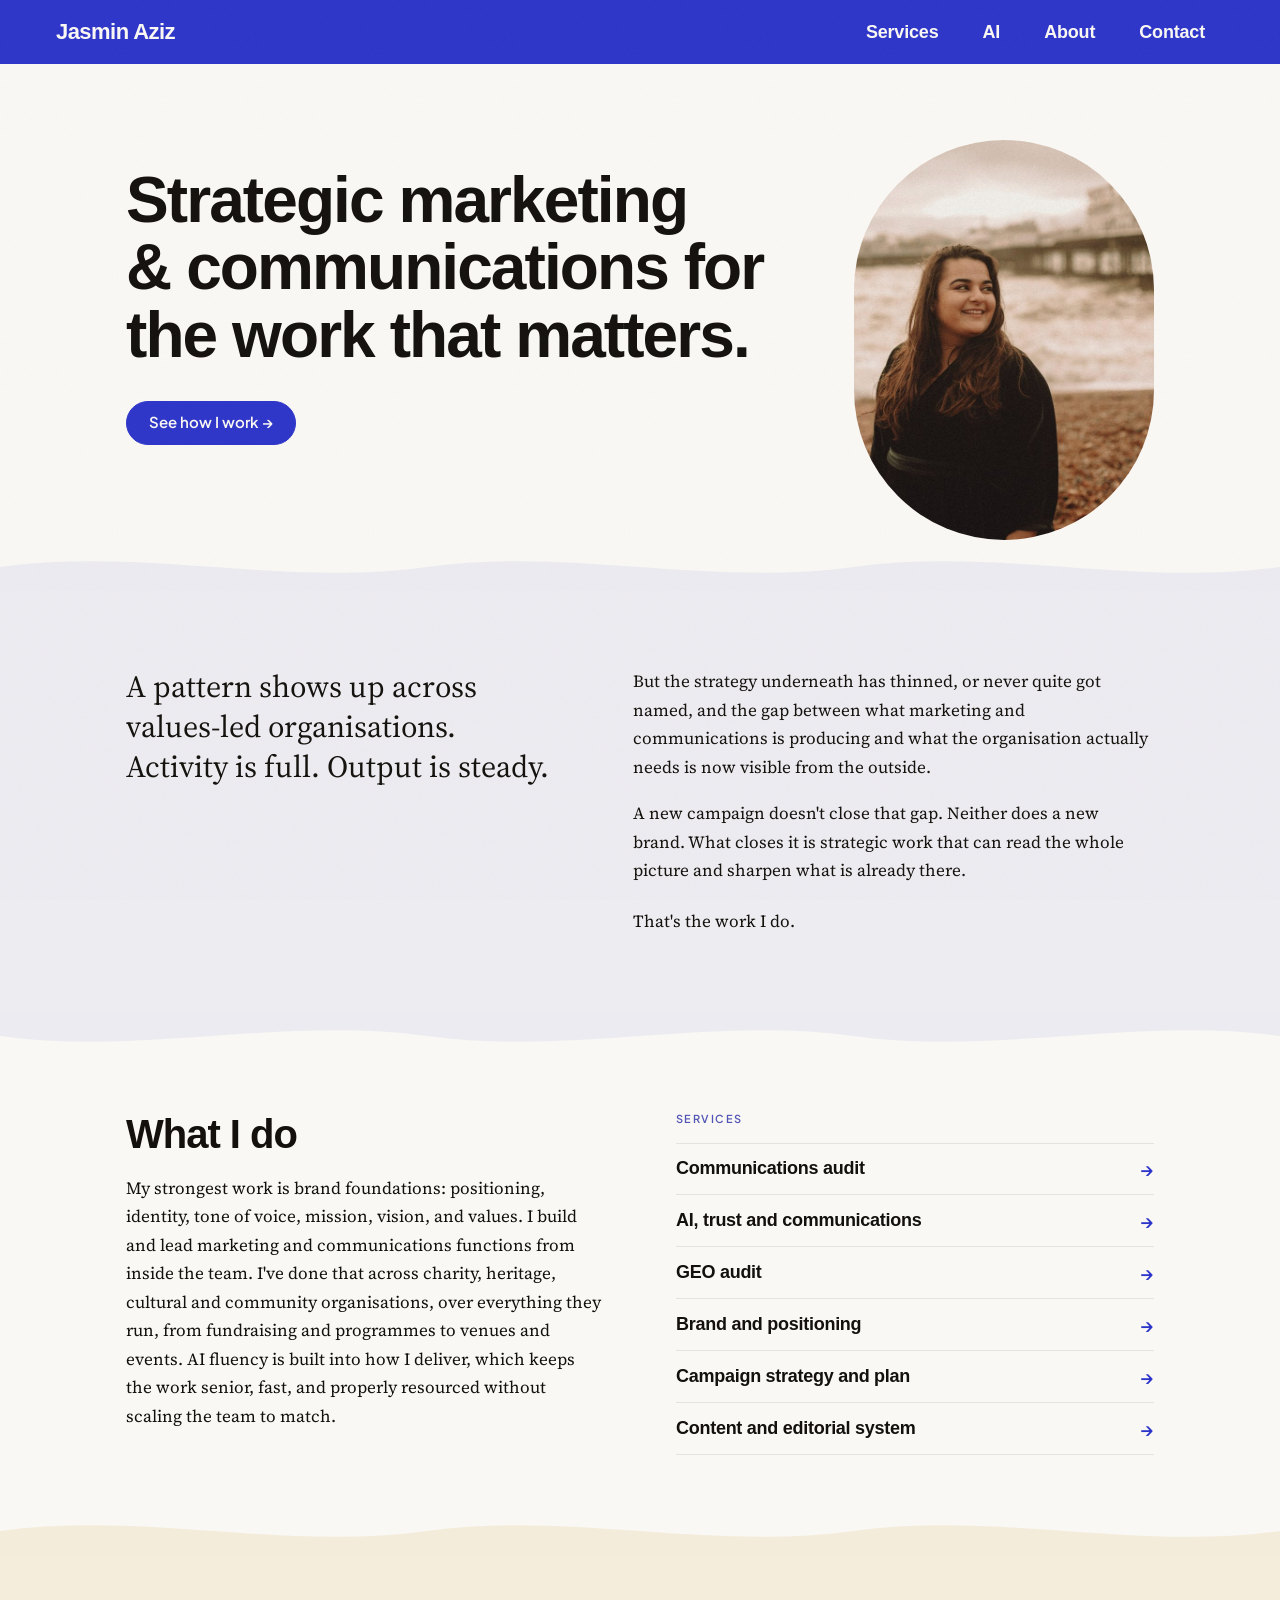
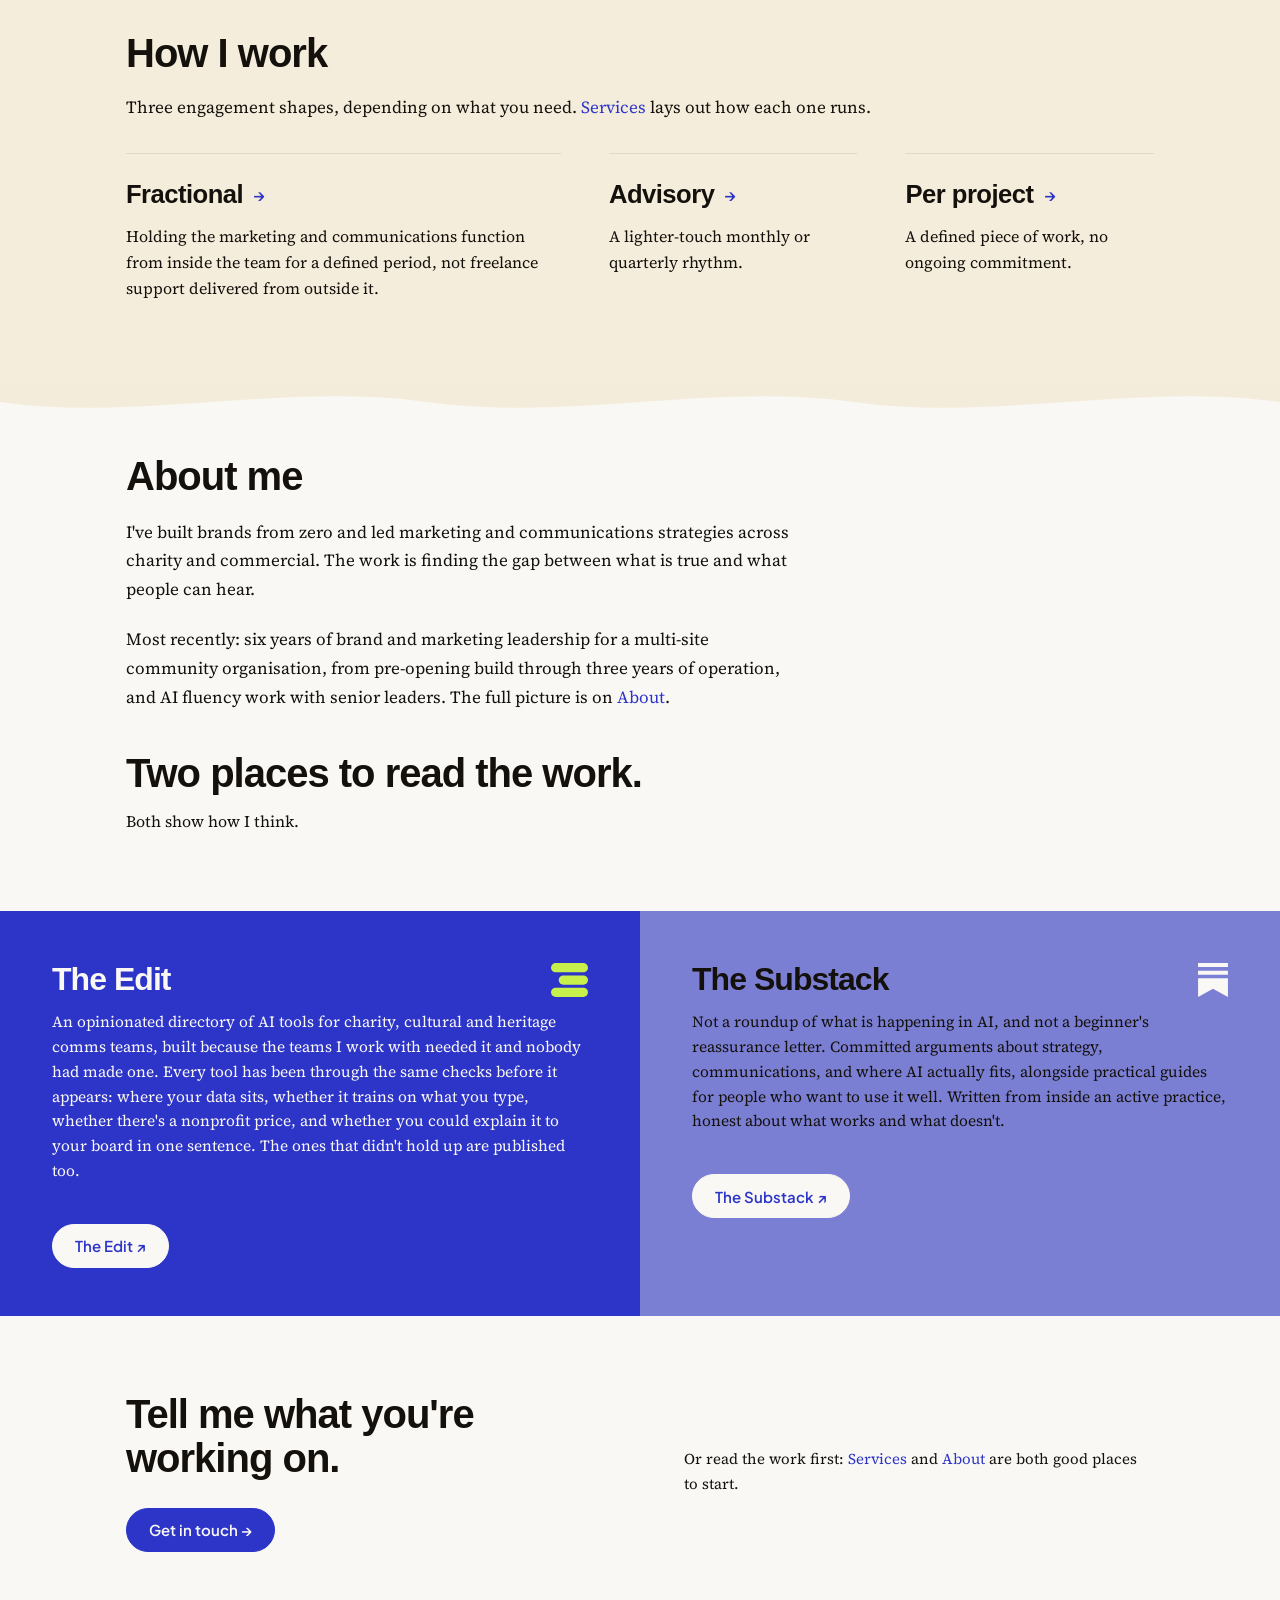
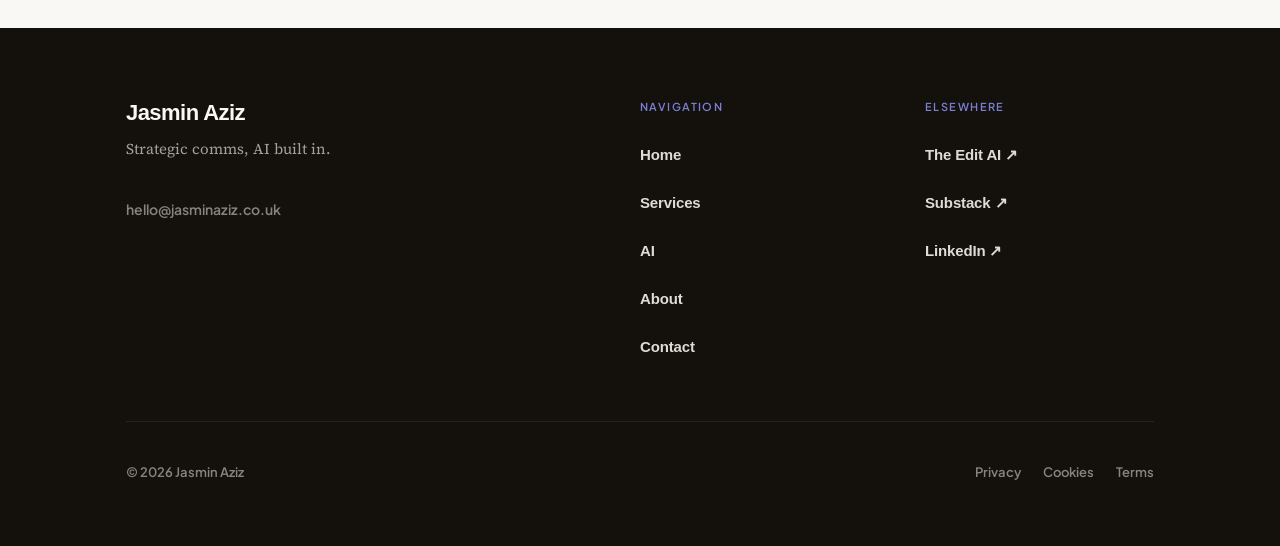
==== index.html @ 372927bb "Source the AI and GEO claims, and fix the 9 Oct gates findings site-geo and site-gates ran on 9 Octo" ====
<!DOCTYPE html>
<html lang="en-GB">
<head>
<meta charset="UTF-8">
<meta name="viewport" content="width=device-width, initial-scale=1.0">
<title>Jasmin Aziz | Strategic Marketing &amp; Communications</title>
<meta name="author" content="Jasmin Aziz">
<meta name="description" content="Strategic marketing and communications for values-led organisations. Brand foundations, campaigns, content systems, and fractional leadership.">
<link rel="canonical" href="https://www.jasminaziz.co.uk/">
<meta property="og:title" content="Jasmin Aziz | Strategic Marketing &amp; Communications">
<meta property="og:description" content="Strategic communications for values-led organisations. Brand, positioning, campaigns, and fractional leadership. AI fluency built into delivery.">
<meta property="og:image" content="https://www.jasminaziz.co.uk/assets/og-brand-2026-09.png">
<meta property="og:image:width" content="1200">
<meta property="og:image:height" content="630">
<meta property="og:image:alt" content="Jasmin Aziz: strategic marketing &amp; communications for the work that matters.">
<meta property="og:url" content="https://www.jasminaziz.co.uk/">
<meta property="og:type" content="website">
<meta name="twitter:card" content="summary_large_image">
<meta name="twitter:title" content="Jasmin Aziz | Strategic Marketing &amp; Communications">
<meta name="twitter:description" content="Strategic communications for values-led organisations. Brand, positioning, campaigns, and fractional leadership. AI fluency built into delivery.">
<meta name="twitter:image" content="https://www.jasminaziz.co.uk/assets/og-brand-2026-09.png">
<meta name="twitter:image:alt" content="Jasmin Aziz: strategic marketing &amp; communications for the work that matters.">
<link rel="icon" href="/favicon.ico" sizes="32x32"><link rel="icon" type="image/svg+xml" href="/favicon.svg"><link rel="apple-touch-icon" href="/apple-touch-icon.png">
<link rel="preconnect" href="https://fonts.googleapis.com">
<link rel="preconnect" href="https://fonts.gstatic.com" crossorigin>
<link rel="preconnect" href="https://api.fontshare.com">
<link rel="preconnect" href="https://cdn.fontshare.com" crossorigin>
<link href="https://fonts.googleapis.com/css2?family=Plus+Jakarta+Sans:ital,wght@0,500;0,600&family=Source+Serif+4:ital,opsz,wght@0,8..60,400&display=swap" rel="stylesheet">
<link href="https://api.fontshare.com/v2/css?f[]=chillax@700&display=swap" rel="stylesheet">
<link rel="stylesheet" href="site.css">
<link rel="stylesheet" href="homepage.css">

<script type="application/ld+json">
{
  "@context": "https://schema.org",
  "@type": "Person",
  "name": "Jasmin Aziz",
  "jobTitle": "Strategic Marketing and Communications Consultant",
  "description": "Strategic marketing and communications consultant working with organisations that hold sensitive data and answer to a board. Brand foundations, positioning, campaigns, content systems, and fractional leadership. AI fluency built into delivery.",
  "url": "https://www.jasminaziz.co.uk",
  "address": {
    "@type": "PostalAddress",
    "addressCountry": "UK"
  },
  "knowsAbout": [
    "Strategic marketing and communications",
    "Brand strategy and positioning",
    "Campaign strategy",
    "Content and editorial systems",
    "AI governance and training",
    "Fractional leadership",
    "Charity and third sector communications",
    "Heritage sector communications"
  ],
  "hasOccupation": {
    "@type": "Occupation",
    "name": "Strategic Marketing and Communications Consultant",
    "description": "Independent strategic marketing and communications consultancy for organisations that hold sensitive data and answer to a board. Services include communications audit, brand and positioning, campaign strategy, content and editorial systems, AI governance and training, and fractional leadership.",
    "occupationLocation": {
      "@type": "Country",
      "name": "United Kingdom"
    }
  },
  "sameAs": [
    "https://www.linkedin.com/in/jasmin-r-aziz/",
    "https://jasminaziz.substack.com",
    "https://theeditai.co.uk"
  ]
}
</script>
</head>
<body>
<a class="skip-link" href="#main-content">Skip to content</a>

<!-- ── NAV ─────────────────────────────────────────────────────────
     Desktop: inline pill links. Mobile: hamburger + drawer.
     .nav-toggle triggers JS toggle of .open on #nav-drawer
     and .nav-open on .site-nav (animates bars to ×).
  ──────────────────────────────────────────────────────────────── -->
<nav class="site-nav" aria-label="Primary">
  <a href="/" class="wordmark">Jasmin Aziz</a>

  <!-- Desktop inline links -->
  <ul class="nav-list">
    <li><a href="/services">Services</a></li>
    <li><a href="/ai">AI</a></li>
    <li><a href="/about">About</a></li>
    <li><a href="/contact">Contact</a></li>
  </ul>

  <!-- Mobile hamburger (hidden desktop, shown ≤640px) -->
  <button class="nav-toggle" aria-label="Open navigation" aria-expanded="false" aria-controls="nav-drawer">
    <span class="nav-toggle-bar"></span>
    <span class="nav-toggle-bar"></span>
    <span class="nav-toggle-bar"></span>
  </button>
</nav>

<!-- Mobile drawer — sibling to nav, sticky top:56px, animates via max-height -->
<nav class="nav-drawer" id="nav-drawer" aria-hidden="true" aria-label="Mobile">
  <ul class="nav-drawer-list">
    <li><a href="/services">Services</a></li>
    <li><a href="/ai">AI</a></li>
    <li><a href="/about">About</a></li>
    <li><a href="/contact">Contact</a></li>
  </ul>
</nav>

<main id="main-content" tabindex="-1">

<!-- ── HERO ─────────────────────────────────────────────────────── -->
<div class="wrap">
  <section class="hero">
    <div class="hero-grid">

      <div class="hero-content">
        <h1 class="hero-h1">Strategic&nbsp;marketing &amp;&nbsp;communications for the work that matters.</h1>

        <div class="hero-body">
          <div class="hero-intro">
            <a href="/services" class="pill pill-cobalt">See how I work →</a>
          </div>
        </div>
      </div>

      <div class="hero-portrait-wrap">
        <picture>
          <source media="(max-width: 900px)" srcset="assets/jasmin-headshot-landscape.jpg">
          <img class="hero-portrait" src="assets/jasmin-headshot.jpg" width="640" height="853" alt="Jasmin Aziz" loading="eager">
        </picture>
      </div>

    </div>
  </section>
</div>

<!-- ── DIAGNOSIS BAND ──────────────────────────────────────────────── -->
<section class="who-section who-section--periwinkle">
  <div class="wrap">
    <div class="diag-grid">
      <p class="diag-lead">A pattern shows up across values-led organisations. Activity is full. Output is steady.</p>
      <div class="hero-diagnosis">
        <p>But the strategy underneath has thinned, or never quite got named, and the gap between what marketing and communications is producing and what the organisation actually needs is now visible from the outside.</p>
        <p>A new campaign doesn't close that gap. Neither does a new brand. What closes it is strategic work that can read the whole picture and sharpen what is already there.</p>
        <p class="hero-diagnosis-close">That's the work I do.</p>
      </div>
    </div>
  </div>
</section>

<!-- ── WHAT I DO ────────────────────────────────────────────────── -->
<div class="wrap">
  <section class="diff-section">
    <!-- diff-body-grid: copy (1fr) + services pill index (1fr). ≤768px: single col -->
    <div class="diff-body-grid">
      <div>
        <h2 class="section-head" style="margin-bottom:18px;">What I do</h2>
        <div class="diff-paras">
          <p>My strongest work is brand foundations: positioning, identity, tone of voice, mission, vision, and values. I build and lead marketing and communications functions from inside the team. I've done that across charity, heritage, cultural and community organisations, over everything they run, from fundraising and programmes to venues and events. AI fluency is built into how I deliver, which keeps the work senior, fast, and properly resourced without scaling the team to match.</p>
        </div>
      </div>
      <div class="svc-index">
        <span class="label" style="margin-bottom:18px;">Services</span>
        <a href="/services#audit" class="stack-pill">Communications audit</a>
        <a href="/ai" class="stack-pill">AI, trust and communications</a>
        <a href="/services#geo-audit" class="stack-pill">GEO audit</a>
        <a href="/services#brand" class="stack-pill">Brand and positioning</a>
        <a href="/services#campaign" class="stack-pill">Campaign strategy and plan</a>
        <a href="/services#content" class="stack-pill">Content and editorial system</a>
      </div>
    </div>
  </section>
</div>

<!-- ── HOW I WORK ────────────────────────────────────────────────
     Ochre-tinted band. The three engagement shapes as a definition
     row: term (links to its Services block), then its definition.
     Columns sized to their definitions: Fractional's is the longest.
  ──────────────────────────────────────────────────────────────── -->
<section class="who-section">
  <div class="wrap">
    <h2 class="section-head" style="margin-bottom:18px;">How I work</h2>
    <p class="shapes-lead">Three engagement shapes, depending on what you need. <a href="/services" style="color:var(--cobalt);text-decoration:none;">Services</a> lays out how each one runs.</p>
    <div class="shapes-row">
      <div class="shape-def">
        <h3><a href="/services#fractional" class="shape-def-term">Fractional</a></h3>
        <p>Holding the marketing and communications function from inside the team for a defined period, not freelance support delivered from outside it.</p>
      </div>
      <div class="shape-def">
        <h3><a href="/services#advisory" class="shape-def-term">Advisory</a></h3>
        <p>A lighter-touch monthly or quarterly rhythm.</p>
      </div>
      <div class="shape-def">
        <h3><a href="/services#per-project" class="shape-def-term">Per project</a></h3>
        <p>A defined piece of work, no ongoing commitment.</p>
      </div>
    </div>
  </div>
</section>

<!-- ── ABOUT BRIDGE ─────────────────────────────────────────────── -->
<div class="wrap">
  <section class="about-section">
    <h2 class="section-head">About me</h2>
    <div class="diff-paras" style="margin-top:20px;">
      <p>I've built brands from zero and led marketing and communications strategies across charity and commercial. The work is finding the gap between what is true and what people can hear.</p>
      <p>Most recently: six years of brand and marketing leadership for a multi-site community organisation, from pre-opening build through three years of operation, and AI fluency work with senior leaders. The full picture is on <a href="/about" style="color:var(--cobalt);text-decoration:none;">About</a>.</p>
    </div>
  </section>
</div>

<!-- ── PROOF SURFACES ───────────────────────────────────────────── -->
<div class="wrap">
  <section class="proof-section">
    <h2 class="section-head">Two places to read the work.</h2>
    <p class="proof-intro">Both show how I think.</p>
  </section>
</div>

<!-- proof-cards: full-bleed, outside .wrap. 2-col desk → 1-col ≤768px -->
<div class="proof-cards">
  <div class="proof-card proof-card-cobalt">
    <svg class="card-mark" viewBox="4 5 24 22" width="37" height="34" aria-hidden="true" focusable="false"><rect x="4" y="5" width="24" height="6" rx="3" fill="#C8F04A"/><rect x="9" y="13" width="19" height="6" rx="3" fill="#C8F04A"/><rect x="4" y="21" width="24" height="6" rx="3" fill="#C8F04A"/></svg>
    <h3>The Edit</h3>
    <p>An opinionated directory of AI tools for charity, cultural and heritage comms teams, built because the teams I work with needed it and nobody had made one. Every tool has been through the same checks before it appears: where your data sits, whether it trains on what you type, whether there's a nonprofit price, and whether you could explain it to your board in one sentence. The ones that didn't hold up are published too.</p>
    <a href="https://theeditai.co.uk/" class="card-link" target="_blank" rel="noopener">The Edit ↗&#xFE0E;<span class="sr-only"> (opens in new tab)</span></a>
  </div>
  <div class="proof-card proof-card-periwinkle">
    <svg class="card-mark" viewBox="1.46 0 21.08 24" width="30" height="34" aria-hidden="true" focusable="false"><path fill="#FAF8F4" d="M22.539 8.242H1.46V5.406h21.08v2.836zM1.46 10.812V24L12 18.11 22.54 24V10.812H1.46zM22.54 0H1.46v2.836h21.08V0z"/></svg>
    <h3>The Substack</h3>
    <p>Not a roundup of what is happening in AI, and not a beginner's reassurance letter. Committed arguments about strategy, communications, and where AI actually fits, alongside practical guides for people who want to use it well. Written from inside an active practice, honest about what works and what doesn't.</p>
    <a href="https://jasminaziz.substack.com" class="card-link" target="_blank" rel="noopener">The Substack ↗&#xFE0E;<span class="sr-only"> (opens in new tab)</span></a>
  </div>
</div>

<!-- ── CTA ──────────────────────────────────────────────────────── -->
<div class="wrap">
  <section class="cta-section">
    <!-- cta-grid: 2-col desk → 1-col ≤768px -->
    <div class="cta-grid">
      <div class="cta-left">
        <h2 class="section-head">Tell me what you're working on.</h2>
        <div style="margin-top:28px;display:flex;flex-direction:column;align-items:flex-start;gap:16px;">
          <a href="/contact" class="pill pill-cobalt">Get in touch →</a>
        </div>
      </div>
      <div class="cta-right">
        <p class="cta-right-note">Or read the work first: <a href="/services" style="color:var(--cobalt);text-decoration:none;">Services</a> and <a href="/about" style="color:var(--cobalt);text-decoration:none;">About</a> are both good places to start.</p>
      </div>
    </div>
  </section>
</div>

<!-- ── FOOTER ────────────────────────────────────────────────────── -->

</main>
<footer>
  <div class="wrap">
    <!-- footer-grid: 3-col desk → 2-col 768px (brand full-width) → 1-col 480px -->
    <div class="footer-grid">
      <div>
        <a href="/" class="footer-wordmark">Jasmin Aziz</a>
        <span class="footer-tagline">Strategic comms, AI built in.</span>
        <a href="mailto:hello@jasminaziz.co.uk" class="footer-contact">hello@jasminaziz.co.uk</a>
      </div>
      <div>
        <span class="footer-col-label">Navigation</span>
        <ul class="footer-nav-list">
          <li><a href="/">Home</a></li>
          <li><a href="/services">Services</a></li>
          <li><a href="/ai">AI</a></li>
          <li><a href="/about">About</a></li>
          <li><a href="/contact">Contact</a></li>
        </ul>
      </div>
      <div>
        <span class="footer-col-label">Elsewhere</span>
        <ul class="footer-nav-list">
          <li><a href="https://theeditai.co.uk/" target="_blank" rel="noopener">The Edit AI ↗&#xFE0E;<span class="sr-only"> (opens in new tab)</span></a></li>
          <li><a href="https://jasminaziz.substack.com" target="_blank" rel="noopener">Substack ↗&#xFE0E;<span class="sr-only"> (opens in new tab)</span></a></li>
          <li><a href="https://www.linkedin.com/in/jasmin-r-aziz/" target="_blank" rel="noopener">LinkedIn ↗&#xFE0E;<span class="sr-only"> (opens in new tab)</span></a></li>
        </ul>
      </div>
    </div>
    <!-- footer-bottom: row desk → column ≤480px -->
    <div class="footer-bottom">
      <span class="footer-meta">© 2026 Jasmin Aziz</span>
      <div class="footer-legal">
        <a href="/legal#privacy" class="footer-legal-link">Privacy</a>
        <a href="/legal#cookies" class="footer-legal-link">Cookies</a>
        <a href="/legal#terms" class="footer-legal-link">Terms</a>
      </div>
    </div>
  </div>
</footer>

<!-- ── MOBILE NAV TOGGLE ─────────────────────────────────────────
     Toggles .open on #nav-drawer (max-height animation)
     and .nav-open on .site-nav (hamburger → × animation).
     Closes on: Escape key, link tap, click outside nav.
  ──────────────────────────────────────────────────────────────── -->
<script>
(function () {
  var nav    = document.querySelector('.site-nav');
  var toggle = document.querySelector('.nav-toggle');
  var drawer = document.getElementById('nav-drawer');

  if (!toggle || !drawer) return;

  function open() {
    drawer.classList.add('open');
    nav.classList.add('nav-open');
    toggle.setAttribute('aria-expanded', 'true');
    toggle.setAttribute('aria-label', 'Close navigation');
    drawer.setAttribute('aria-hidden', 'false');
    var first = drawer.querySelector('a');
    if (first) first.focus();
  }

  function close() {
    drawer.classList.remove('open');
    nav.classList.remove('nav-open');
    toggle.setAttribute('aria-expanded', 'false');
    toggle.setAttribute('aria-label', 'Open navigation');
    drawer.setAttribute('aria-hidden', 'true');
  }

  toggle.addEventListener('click', function () {
    drawer.classList.contains('open') ? close() : open();
  });

  /* Close on Escape */
  document.addEventListener('keydown', function (e) {
    if (e.key === 'Escape' && drawer.classList.contains('open')) { close(); toggle.focus(); }
  });

  /* Close when a drawer link is tapped */
  drawer.querySelectorAll('a').forEach(function (a) {
    a.addEventListener('click', close);
  });

  /* Close on tap outside nav + drawer */
  document.addEventListener('click', function (e) {
    if (!nav.contains(e.target) && !drawer.contains(e.target)) close();
  });
}());
</script>

<button id="scroll-top-btn" class="scroll-top-btn" aria-label="Back to top">
  <svg width="20" height="20" viewBox="0 0 20 20" fill="none" aria-hidden="true">
    <path d="M10 15V5M5 10l5-5 5 5" stroke="currentColor" stroke-width="2" stroke-linecap="round" stroke-linejoin="round"/>
  </svg>
</button>
<script src="scroll-top.js"></script>
</body>
</html>
---- site.css ----
/* ── JASMIN AZIZ — Shared site styles ── */
/* =================================================================
   MOBILE-FIRST TOKENS & SHARED COMPONENTS
   All inner pages (about, services, contact, legal) load this file.
   The hamburger nav, footer breakpoints, touch targets, and layout
   tokens defined here apply site-wide automatically.
   ================================================================= */
*, *::before, *::after { box-sizing: border-box; margin: 0; padding: 0; }

:root {
  --cobalt:     #2D35C9;
  --periwinkle: #7B7FD4;
  --ochre:      #C99A2C;
  --ink:        #14110D;
  --cream:      #FAF8F4;
  --rule:       rgba(20,17,13,0.09);

  /* ── A11Y TEXT TOKENS ───────────────────────────────────────────
     Pre-blended hex values for every opacity-based colour variant.
     WCAG ratios assume their named background context.
     NEVER use CSS opacity to mute text colour — use these instead.
     ─────────────────────────────────────────────────────────────── */
  --periwinkle-text: #5255B5; /* 5.95:1 on cream: periwinkle for text */
  --ochre-text:      #7A5C0C; /* 5.89:1 on cream: ochre for text */
  --ink-muted:       #706D68; /* 4.8:1 on cream  — replaces ink @45% opacity        */
  --cream-muted:     #A5A09A; /* 7.4:1 on ink    — replaces cream @38% opacity      */

  /* Layout tokens
     --gutter: 20px at 390px viewport → 56px at 1120px+
     --sv:     section vertical padding, 56px → 96px           */
  --gutter: clamp(20px, 5vw, 56px); /* @kind spacing */
  --sv:     clamp(56px, 9vw, 96px); /* @kind spacing */
  --ochre-pct: 12; /* @kind other */

  /* ── TYPE SCALE (2026-09-12) ─────────────────────────────────────
     One scale for every page. Steps are at least 1.25x apart at every
     width. The homepage H1 is the one display size above --fs-h1 and
     lives in homepage.css. Tracked capitals are for true labels only,
     never smaller than --fs-label. No italic display styles.
     ─────────────────────────────────────────────────────────────── */
  --fs-h1:    clamp(2.25rem, 5vw, 3.25rem);    /* 36 → 52px  inner-page H1 */
  --fs-h2:    clamp(1.75rem, 3.2vw, 2.5rem);   /* 28 → 40px  section heads */
  --fs-h3:    clamp(1.375rem, 2vw, 1.625rem);  /* 22 → 26px  block titles */
  --fs-body:  1.0625rem;                       /* 17px       body copy */
  --fs-small: 0.9375rem;                       /* 15px       buttons, links, asides */
  --fs-label: 0.6875rem;                       /* 11px       uppercase labels */
}

html { scroll-behavior: smooth; overflow-x: clip; }

body {
  background: var(--cream);
  color: var(--ink);
  font-family: 'Source Serif 4', Georgia, serif;
  font-size: 1rem;
  -webkit-font-smoothing: antialiased;
  overflow-x: hidden;
}

body::after {
  content: '';
  position: fixed;
  inset: 0;
  background-image: url("data:image/svg+xml,%3Csvg xmlns='http://www.w3.org/2000/svg' width='256' height='256'%3E%3Cfilter id='g'%3E%3CfeTurbulence type='fractalNoise' baseFrequency='0.72' numOctaves='4' stitchTiles='stitch'/%3E%3C/filter%3E%3Crect width='256' height='256' filter='url(%23g)'/%3E%3C/svg%3E");
  opacity: 0.035;
  pointer-events: none;
  z-index: 9000;
}

/* ── SKIP LINK ───────────────────────────────────────────────────
   First focusable element in <body>. Hidden until keyboard focus.
   WCAG 2.4.1 — Bypass Blocks (AA).
   ─────────────────────────────────────────────────────────────── */
.skip-link {
  position: absolute;
  left: -9999px;
  top: auto;
  width: 1px;
  height: 1px;
  overflow: hidden;
}
.skip-link:focus {
  position: fixed;
  top: 12px;
  left: 12px;
  width: auto;
  height: auto;
  overflow: visible;
  z-index: 9999;
  background: var(--cobalt);
  color: var(--cream);
  padding: 12px 20px;
  border-radius: 4px;
  font-family: 'Plus Jakarta Sans', sans-serif;
  font-weight: 700;
  font-size: 0.875rem;
  letter-spacing: 0.04em;
  text-decoration: none;
  outline: 2px solid var(--cream);
  outline-offset: 2px;
}

/* ── SCREEN-READER UTILITY ──────────────────────────────────────
   Use for visually-hidden but announced text:
   e.g. "(opens in new tab)" inside target="_blank" links.
   ─────────────────────────────────────────────────────────────── */
.sr-only {
  position: absolute;
  width: 1px;
  height: 1px;
  padding: 0;
  margin: -1px;
  overflow: hidden;
  clip: rect(0, 0, 0, 0);
  white-space: nowrap;
  border: 0;
}

/* ── CONTAINER ──────────────────────────────────────────────────── */
/* Gutter scales: 20px (390px) → 56px (1120px+) via clamp          */
.wrap { max-width: 1140px; margin: 0 auto; padding: 0 var(--gutter); }

/* ── LABEL ──────────────────────────────────────────────────────── */
/* --periwinkle-text (#5255B5) = 5.95:1 on cream. Raw periwinkle is
   3.40:1 and fails AA at 11px. */
.label {
  font-family: 'Plus Jakarta Sans', sans-serif;
  font-weight: 600;
  font-size: 0.6875rem;
  letter-spacing: 0.13em;
  text-transform: uppercase;
  display: block;
  color: var(--periwinkle-text);
}

/* =================================================================
   NAV — Desktop: 64px cobalt bar, inline pill links.
   Mobile ≤640px: 56px height, inline links hidden, hamburger shown.
   Hamburger toggles .nav-open on .site-nav (bars → ×) and .open
   on #nav-drawer (max-height 0 → 240px). See nav.js for JS.
   ================================================================= */
.site-nav {
  background: var(--cobalt);
  padding: 0 var(--gutter);
  height: 64px;
  display: flex;
  align-items: center;
  justify-content: space-between;
  position: sticky;
  top: 0;
  z-index: 200;
}

.wordmark {
  font-family: 'Chillax', 'Helvetica Neue', sans-serif;
  font-weight: 700;
  font-size: 1.375rem;
  letter-spacing: -0.025em;
  color: var(--cream);
  text-decoration: none;
  min-height: 44px;
  display: inline-flex;
  align-items: center;
}

.nav-list {
  list-style: none;
  display: flex;
  gap: 6px;
}

.nav-list a {
  font-family: 'Chillax', 'Helvetica Neue', sans-serif;
  font-weight: 700;
  font-size: 1.125rem;
  letter-spacing: -0.01em;
  color: var(--cream);
  text-decoration: none;
  padding: 8px 18px;
  min-height: 44px;
  display: inline-flex;
  align-items: center;
  border-radius: 100px;
  border: 1px solid transparent;
  transition: background 200ms ease, border-color 200ms ease;
}

/* Hover + active — no outline: none here; focus-visible handles focus */
.nav-list a:hover,
.nav-list a:active,
.nav-list a.active {
  background: rgba(250,248,244,0.2);
  border-color: rgba(250,248,244,0.35);
}

/* ── HAMBURGER BUTTON ────────────────────────────────────────────
   Hidden desktop. Shown ≤640px. 44×44px tap target.
   Bars animate to × via .site-nav.nav-open:
     bar 1: translateY(7px) rotate(45deg)
     bar 2: opacity 0 + scaleX 0
     bar 3: translateY(-7px) rotate(-45deg)
   ─────────────────────────────────────────────────────────────── */
.nav-toggle {
  display: none;
  flex-direction: column;
  justify-content: center;
  align-items: center;
  gap: 5px;
  background: none;
  border: none;
  cursor: pointer;
  width: 44px;
  height: 44px;
  color: var(--cream);
  flex-shrink: 0;
  border-radius: 6px;
  padding: 0;
}

.nav-toggle-bar {
  display: block;
  width: 20px;
  height: 3px;
  background: currentColor;
  border-radius: 100px;
  transition: transform 280ms ease, opacity 280ms ease;
  transform-origin: center;
}

.site-nav.nav-open .nav-toggle-bar:nth-child(1) { transform: translateY(7px) rotate(45deg); }
.site-nav.nav-open .nav-toggle-bar:nth-child(2) { opacity: 0; transform: scaleX(0); }
.site-nav.nav-open .nav-toggle-bar:nth-child(3) { transform: translateY(-7px) rotate(-45deg); }

/* ── NAV DRAWER ──────────────────────────────────────────────────
   Mobile only (display:none desktop, display:block ≤640px).
   Sticky at top:56px (below nav). Animated via max-height.
   JS toggles .open → max-height 0 → 240px.
   Each link: 52px min-height, full gutter padding.
   ─────────────────────────────────────────────────────────────── */
.nav-drawer {
  display: none;
  background: var(--cobalt);
  position: sticky;
  top: 56px;
  z-index: 199;
  max-height: 0;
  overflow: hidden;
  visibility: hidden; /* closed links leave the tab order; aria-hidden alone did not do that */
  transition: max-height 300ms cubic-bezier(0.4, 0, 0.2, 1), visibility 0s linear 300ms;
  border-top: 1px solid rgba(250,248,244,0.08);
}

.nav-drawer.open { max-height: 240px; visibility: visible; transition: max-height 300ms cubic-bezier(0.4, 0, 0.2, 1), visibility 0s; }

.nav-drawer-list {
  list-style: none;
  display: flex;
  flex-direction: column;
  padding: 8px 0 16px;
}

.nav-drawer-list a {
  font-family: 'Chillax', 'Helvetica Neue', sans-serif;
  font-weight: 700;
  font-size: 1.25rem;
  letter-spacing: -0.02em;
  color: var(--cream);
  text-decoration: none;
  padding: 0 var(--gutter);
  min-height: 52px;
  display: flex;
  align-items: center;
  transition: background 150ms ease;
}

.nav-drawer-list a:hover,
.nav-drawer-list a:active {
  background: rgba(250,248,244,0.1);
}

/* ── PILL ───────────────────────────────────────────────────────
   min-height 44px: touch compliance on all viewports.
   :active matches :hover for tap feedback on iOS/Android.
   Border opacity raised to 0.5 for WCAG 1.4.11 UI contrast (3:1).
   Labels are sentence case at --fs-small: the button asking for the
   sale was 9.5px tracked capitals until 2026-09-12, the quietest text
   on the page.
   ─────────────────────────────────────────────────────────────── */
.pill {
  display: inline-flex;
  align-items: center;
  justify-content: center;
  border: 1px solid rgba(20,17,13,0.5);
  border-radius: 100px;
  padding: 11px 22px;
  min-height: 44px;
  font-family: 'Plus Jakarta Sans', sans-serif;
  font-weight: 600;
  font-size: var(--fs-small);
  line-height: 1.25;
  text-decoration: none;
  color: var(--ink);
  background: transparent;
  cursor: pointer;
  transition: background 200ms ease, color 200ms ease, border-color 200ms ease;
}

.pill:hover, .pill:active {
  background: var(--cobalt);
  color: var(--cream);
  border-color: var(--cobalt);
}

.pill-cobalt {
  background: var(--cobalt);
  color: var(--cream);
  border-color: var(--cobalt);
}

.pill-cobalt:hover, .pill-cobalt:active {
  background: var(--ink);
  border-color: var(--ink);
}

/* ── SECTION HEAD ───────────────────────────────────────────────── */
/* Every section head on every page is this size. Do not override it
   per section: 30, 34 and 36px co-existed on one page until 2026-09-12. */
.section-head {
  font-family: 'Chillax', 'Helvetica Neue', sans-serif;
  font-weight: 700;
  font-size: var(--fs-h2);
  letter-spacing: -0.025em;
  line-height: 1.1;
  color: var(--ink);
  text-wrap: pretty;
}

/* Closing-section heads ("How an engagement starts", "Where to start").
   --periwinkle-text, never raw --periwinkle, for heading text. */
.section-head--accent { color: var(--periwinkle-text); }

/* ── CLOSING ASIDE (Services and AI closing sections) ──────────────
   Label, heading, primary pill, then a hairline and two quiet links.
   Separated from the body by space and a top rule, no side stripe.
   ─────────────────────────────────────────────────────────────── */
.close-aside {
  border-top: 1px solid var(--rule);
  padding-top: 24px;
  position: sticky;
  top: 140px;
}

.close-aside .label { margin-bottom: 18px; }

.close-aside-head {
  font-family: 'Chillax', 'Helvetica Neue', sans-serif;
  font-weight: 700;
  font-size: 1.5rem;
  letter-spacing: -0.025em;
  line-height: 1.15;
  color: var(--ink);
  margin: 0 0 16px;
}

.close-aside-note {
  font-size: var(--fs-small);
  line-height: 1.6;
  color: var(--ink);
  text-wrap: pretty;
  margin-bottom: 24px;
}

.close-aside-links {
  margin-top: 24px;
  padding-top: 16px;
  border-top: 1px solid var(--rule);
  display: flex;
  flex-direction: column;
}

.close-aside-links a {
  font-family: 'Plus Jakarta Sans', sans-serif;
  font-weight: 600;
  font-size: var(--fs-small);
  color: var(--cobalt);
  text-decoration: none;
  min-height: 44px;
  display: inline-flex;
  align-items: center;
  transition: color 150ms ease;
}

.close-aside-links a:hover,
.close-aside-links a:active { color: var(--ink); }

@media (max-width: 768px) {
  .close-aside { position: static; }
  .close-aside .pill { width: 100%; }
}

/* ── WAVE SEPARATORS ────────────────────────────────────────────── */
.wave-sep { display: block; width: 100%; line-height: 0; overflow: hidden; }
.wave-sep svg { width: 100%; height: 48px; display: block; }
.svc-wave { display: block; width: 100%; line-height: 0; overflow: hidden; }
.svc-wave svg { width: 100%; height: 28px; display: block; }

/* ── TINTED BANDS (who-section) ──────────────────────────────────
   Editorial pull-out bands with feathered wave edges.
   Ochre tint by default; --periwinkle variant available.
   ─────────────────────────────────────────────────────────────── */
.who-section {
  padding: var(--sv) 0;
  background: rgba(201,154,44,calc(var(--ochre-pct) * 0.01));
  position: relative;
  overflow: visible;
}

.who-section > .wrap { position: relative; z-index: 2; }

.who-section::before {
  content: '';
  display: block;
  position: absolute;
  top: -48px;
  left: 0;
  width: 100%;
  height: 48px;
  background: rgba(201,154,44,calc(var(--ochre-pct) * 0.01));
  -webkit-mask-image: url("data:image/svg+xml,%3Csvg xmlns='http://www.w3.org/2000/svg' viewBox='0 0 1440 48' preserveAspectRatio='none'%3E%3Cpath d='M0,48 L0,24 C160,4 320,44 480,24 C640,4 800,44 960,24 C1120,4 1280,44 1440,24 L1440,48 Z' fill='black'/%3E%3C/svg%3E");
  -webkit-mask-size: 100% 100%;
  mask-image: url("data:image/svg+xml,%3Csvg xmlns='http://www.w3.org/2000/svg' viewBox='0 0 1440 48' preserveAspectRatio='none'%3E%3Cpath d='M0,48 L0,24 C160,4 320,44 480,24 C640,4 800,44 960,24 C1120,4 1280,44 1440,24 L1440,48 Z' fill='black'/%3E%3C/svg%3E");
  mask-size: 100% 100%;
  pointer-events: none;
}

.who-section::after {
  content: '';
  display: block;
  position: absolute;
  bottom: -48px;
  left: 0;
  width: 100%;
  height: 48px;
  background: rgba(201,154,44,calc(var(--ochre-pct) * 0.01));
  -webkit-mask-image: url("data:image/svg+xml,%3Csvg xmlns='http://www.w3.org/2000/svg' viewBox='0 0 1440 48' preserveAspectRatio='none'%3E%3Cpath d='M0,0 L0,24 C160,44 320,4 480,24 C640,44 800,4 960,24 C1120,44 1280,4 1440,24 L1440,0 Z' fill='black'/%3E%3C/svg%3E");
  -webkit-mask-size: 100% 100%;
  mask-image: url("data:image/svg+xml,%3Csvg xmlns='http://www.w3.org/2000/svg' viewBox='0 0 1440 48' preserveAspectRatio='none'%3E%3Cpath d='M0,0 L0,24 C160,44 320,4 480,24 C640,44 800,4 960,24 C1120,44 1280,4 1440,24 L1440,0 Z' fill='black'/%3E%3C/svg%3E");
  mask-size: 100% 100%;
  pointer-events: none;
  z-index: 1;
}

/* A band that is the last section before the footer has no bottom
   wave: it would paint a tinted scallop onto the ink footer. */
main > .who-section:last-child::after { display: none; }

.who-section--periwinkle {
  background: rgba(123,127,212,0.10);
}
.who-section--periwinkle::before,
.who-section--periwinkle::after {
  background: rgba(123,127,212,0.10);
}

/* =================================================================
   FOOTER
   Grid: 2fr 1fr 1fr (brand | nav | external).
   768px: brand full-width top (grid-column 1/-1), nav+external row.
   480px: all single column.
   footer-bottom: row → column ≤480px.
   All links: min-height 44px.
   ================================================================= */
footer {
  background: var(--ink);
  padding: clamp(48px, 7vw, 72px) 0 clamp(36px, 5vw, 52px);
}

.footer-grid {
  display: grid;
  grid-template-columns: 2fr 1fr 1fr;
  gap: 56px;
  padding-bottom: 52px;
  border-bottom: 1px solid rgba(250,248,244,0.07);
}

/* Use <a class="footer-wordmark" href="…"> in markup — links to homepage. */
.footer-wordmark {
  font-family: 'Chillax', 'Helvetica Neue', sans-serif;
  font-weight: 700;
  font-size: 1.375rem;
  letter-spacing: -0.025em;
  color: var(--cream);
  text-decoration: none;
  display: block;
  margin-bottom: 12px;
  transition: opacity 150ms ease;
}

a.footer-wordmark:hover,
a.footer-wordmark:active { opacity: 0.85; }

/* Contrast fix: --cream-muted (#A5A09A) = 7.4:1 on ink.
   Was cream @38% opacity → 3.9:1 — failed WCAG AA.              */
.footer-tagline {
  font-family: 'Source Serif 4', serif;
  font-weight: 400;
  font-size: 0.9375rem;
  color: var(--cream-muted);
  display: block;
  margin-bottom: 28px;
}

/* Footer text uses solid rgba colours, not opacity (opacity also dims
   focus rings). Cream at 50% on ink = 5.06:1, passes AA. */
.footer-contact {
  font-family: 'Plus Jakarta Sans', sans-serif;
  font-weight: 600;
  font-size: 0.875rem;
  color: rgba(250,248,244,0.5);
  text-decoration: none;
  min-height: 44px;
  display: inline-flex;
  align-items: center;
  transition: color 150ms ease;
}

.footer-contact:hover, .footer-contact:active { color: rgba(250,248,244,0.85); }

/* Contrast fix: removed opacity: 0.7.
   Full --periwinkle (#7B7FD4) on ink = 5.3:1 — passes AA.        */
.footer-col-label {
  font-family: 'Plus Jakarta Sans', sans-serif;
  font-weight: 600;
  font-size: var(--fs-label);
  letter-spacing: 0.13em;
  text-transform: uppercase;
  color: var(--periwinkle);
  display: block;
  margin-bottom: 20px;
}

.footer-nav-list { list-style: none; }
.footer-nav-list li + li { margin-top: 4px; }

/* Cream at 88% on ink, passes AAA. */
.footer-nav-list a {
  font-family: 'Chillax', 'Helvetica Neue', sans-serif;
  font-weight: 700;
  font-size: 0.9375rem;
  letter-spacing: -0.01em;
  color: rgba(250,248,244,0.88);
  text-decoration: none;
  transition: color 150ms ease;
  min-height: 44px;
  display: inline-flex;
  align-items: center;
}

.footer-nav-list a:hover, .footer-nav-list a:active { color: var(--cream); }

.footer-bottom {
  padding-top: 28px;
  display: flex;
  justify-content: space-between;
  align-items: center;
}

.footer-legal { display: flex; gap: 22px; align-items: center; }

/* Cream at 50% on ink = 5.06:1, passes AA. */
.footer-legal-link {
  font-family: 'Plus Jakarta Sans', sans-serif;
  font-weight: 600;
  font-size: 0.8125rem;
  color: rgba(250,248,244,0.5);
  text-decoration: none;
  transition: color 150ms ease;
  min-height: 44px;
  display: inline-flex;
  align-items: center;
}

.footer-legal-link:hover, .footer-legal-link:active { color: var(--cream); }

/* Cream at 50% on ink = 5.06:1, passes AA. */
.footer-meta {
  font-family: 'Plus Jakarta Sans', sans-serif;
  font-weight: 600;
  font-size: 0.8125rem;
  color: rgba(250,248,244,0.5);
}


/* =================================================================
   CTA SECTION (shared across all pages)
   2-col desk → 1-col ≤768px.
   ================================================================= */
.cta-section { padding: clamp(64px, 10vw, 96px) 0 clamp(64px, 10vw, 104px); }

.cta-grid {
  display: grid;
  grid-template-columns: 1fr 1fr;
  gap: 88px;
  align-items: center;
}

.cta-right {
  display: flex;
  flex-direction: column;
  align-items: flex-start;
  gap: 18px;
}

/* Contrast fix: --ink-muted (#706D68) = 4.8:1 on cream.
   Was ink @45% opacity → 2.7:1 — failed WCAG AA.                 */
.cta-email {
  font-family: 'Plus Jakarta Sans', sans-serif;
  font-weight: 600;
  font-size: var(--fs-small);
  color: var(--ink-muted);
  text-decoration: none;
  min-height: 44px;
  display: inline-flex;
  align-items: center;
  transition: color 150ms ease;
}

.cta-email:hover, .cta-email:active { color: var(--ink); }


/* =================================================================
   FOCUS STATES — WCAG 2.4.7 (AA), 2.4.11 (WCAG 2.2 AA)
   All interactive elements use :focus-visible (not :focus) to
   suppress mouse-click rings while preserving keyboard rings.
   Never write outline: none without a replacement indicator.
   ================================================================= */

/* Default ring — cream background contexts */
:focus-visible {
  outline: 2px solid var(--cobalt);
  outline-offset: 3px;
}

/* Pill-shaped elements — inherit border-radius on ring */
.pill:focus-visible,
.nav-drawer-list a:focus-visible {
  outline: 2px solid var(--cobalt);
  outline-offset: 3px;
  border-radius: 100px;
}

/* Cobalt pill — cream ring */
.pill-cobalt:focus-visible {
  outline: 2px solid var(--cream);
  outline-offset: 3px;
  border-radius: 100px;
}

/* Nav bar context — cream ring on cobalt background */
.site-nav :focus-visible {
  outline: 2px solid rgba(250, 248, 244, 0.9);
  outline-offset: 2px;
}

.site-nav .nav-list a:focus-visible {
  background: rgba(250,248,244,0.2);
  border-color: rgba(250,248,244,0.35);
  border-radius: 100px;
}

.nav-toggle:focus-visible {
  outline: 2px solid rgba(250, 248, 244, 0.9);
  outline-offset: 2px;
  border-radius: 6px;
}

/* Footer context — cream ring on ink background */
footer :focus-visible {
  outline: 2px solid rgba(250, 248, 244, 0.9);
  outline-offset: 3px;
}

footer .footer-nav-list a:focus-visible,
footer .footer-legal-link:focus-visible,
footer .footer-contact:focus-visible {
  border-radius: 2px;
}


/* =================================================================
   RESPONSIVE BREAKPOINTS — SHARED
   ================================================================= */

/* ── 768px ─────────────────────────────────────────────────────── */
@media (max-width: 768px) {

  /* CTA grid: 2-col → 1-col */
  .cta-grid {
    grid-template-columns: 1fr;
    gap: 36px;
  }

  /* Footer: 3-col → brand full-width, nav+external side-by-side */
  .footer-grid {
    grid-template-columns: 1fr 1fr;
    gap: 40px;
    padding-bottom: 40px;
  }

  .footer-grid > div:first-child { grid-column: 1 / -1; }
}

/* ── 640px — Mobile nav + spacing ──────────────────────────────── */
@media (max-width: 640px) {

  /* Nav: 64px → 56px, inline links hidden, hamburger + drawer shown */
  .site-nav { height: 56px; }
  .nav-list  { display: none; }
  .nav-toggle { display: flex; }
  .nav-drawer { display: block; }

  /* Footer tagline: tighten gap to email below */
  .footer-tagline { margin-bottom: 12px; }
}

/* ── 480px — Footer single-col + footer-bottom stack ───────────── */
@media (max-width: 480px) {

  /* Footer: 2-col → 1-col, centred */
  .footer-grid {
    grid-template-columns: 1fr;
    gap: 32px;
    text-align: center;
  }

  .footer-grid > div:first-child { grid-column: auto; }

  /* footer-bottom: row → column, centred */
  .footer-bottom {
    flex-direction: column;
    align-items: center;
    gap: 12px;
  }
}


/* =================================================================
   REDUCED MOTION — WCAG 2.3.3
   Disables all transitions and animations for users who have
   enabled "Reduce Motion" in their OS accessibility settings.
   ================================================================= */
@media (prefers-reduced-motion: reduce) {
  *,
  *::before,
  *::after {
    animation-duration: 0.01ms !important;
    animation-iteration-count: 1 !important;
    transition-duration: 0.01ms !important;
    scroll-behavior: auto !important;
  }

  /* Nav drawer: snap open/closed without max-height animation */
  .nav-drawer { transition: none; }

  /* Hamburger bars: skip rotation animation */
  .nav-toggle-bar { transition: none; }
}

/* ── SCROLL-TO-TOP BUTTON ─────────────────────────────────────── */
.scroll-top-btn {
  position: fixed;
  bottom: 24px;
  right: 24px;
  width: 48px;
  height: 48px;
  border-radius: 50%;
  background: var(--cobalt);
  color: var(--cream);
  border: none;
  cursor: pointer;
  display: flex;
  align-items: center;
  justify-content: center;
  opacity: 0;
  pointer-events: none;
  transform: translateY(8px);
  transition: opacity 0.2s ease, transform 0.2s ease;
  z-index: 9001;
  box-shadow: 0 2px 8px rgba(0,0,0,0.18);
}

.scroll-top-btn.is-visible {
  opacity: 1;
  pointer-events: auto;
  transform: translateY(0);
}

.scroll-top-btn:hover,
.scroll-top-btn:active {
  background: var(--ink);
}

/* Hidden on desktop */
@media (min-width: 901px) {
  .scroll-top-btn { display: none; }
}
---- homepage.css ----
/* ── JASMIN AZIZ — Homepage styles ─────────────────────────────────
   Loaded after site.css. Overrides shared tokens where the homepage
   uses different values, and defines all homepage-specific components.
   Shared components (nav, footer, pills, who-section, etc.) come from
   site.css — do not redefine them here.
   ──────────────────────────────────────────────────────────────── */

/* ── TOKEN OVERRIDES ────────────────────────────────────────────────
   Homepage uses a tighter --sv than inner pages, and adds --h1-size.  */
:root {
  --h1-size: 68px;
  --sv:      clamp(44px, 7vw, 76px);
}

/* =================================================================
   HERO
   Vertical padding via --sv. H1 is typographic anchor.
   ================================================================= */
.hero { padding: var(--sv) 0 clamp(32px, 4vw, 64px); }

/* H1 size tracks the viewport above 900px so the unbreakable run
   "Strategic marketing" always fits its column. A fixed 68px pushed the
   portrait off-screen from 901px to ~1128px (audit 2026-09-12). */
.hero-h1 {
  font-family: 'Chillax', 'Helvetica Neue', sans-serif;
  font-weight: 700;
  font-size: clamp(2.75rem, 5vw, var(--h1-size));
  letter-spacing: -0.03em;
  line-height: 1.05;
  color: var(--ink);
  display: block;
  margin-bottom: clamp(20px, 3vw, 32px);
  max-width: 820px;
}

.hero-body   { padding-top: 0; }
.hero-intro  { margin-bottom: clamp(44px, 6vw, 68px); }

/* =================================================================
   DIAGNOSIS BAND
   Words verbatim. The three short opening sentences are the lead, set
   large on the left; the argument runs on the right (the site's
   heading-left, body-right pattern). This fills the band's width with
   type: the old single column left a 364px empty strip at 1440. The
   band's own CTA was removed 2026-09-12 (the hero has one and the next
   section is the offer).
   ================================================================= */
.diag-grid {
  display: grid;
  grid-template-columns: minmax(0, 5fr) minmax(0, 6fr);
  gap: 72px;
  align-items: start;
}

.hero-diagnosis p {
  font-size: 1.0625rem;
  line-height: 1.68;
  text-wrap: pretty;
}

.diag-lead {
  font-size: clamp(1.5rem, 2.4vw, 2rem);
  line-height: 1.3;
  text-wrap: balance;
}

.hero-diagnosis p + p { margin-top: 18px; }

.hero-diagnosis-close {
  margin-top: 22px !important;
}


/* =================================================================
   HERO GRID (portrait in hero)
   Above 900px: 2-col (content | portrait 300px), centre-aligned.
   The text track is minmax(0, 1fr) so it can never grow past its
   share and push the portrait off-screen.
   ≤900px: stacked, portrait above H1 via order:-1, as a horizontal
   capsule (2/1, then 3/2 at ≤640px) using the landscape photo.
   border-radius: 999px gives a tall oval at desktop (300×400px) and
   a horizontal capsule when stacked, the same shape as About.
   ================================================================= */
.hero-grid {
  display: grid;
  grid-template-columns: minmax(0, 1fr) 300px;
  gap: 64px;
  align-items: center;
}

.hero-portrait {
  width: 100%;
  height: auto; /* the img's height attribute would otherwise fix it at 853px */
  aspect-ratio: 3/4;
  object-fit: cover;
  object-position: top;
  display: block;
  border-radius: 999px;
}

/* =================================================================
   SERVICE PILL INDEX (right col of hero body)
   ================================================================= */
.svc-index .label { margin-bottom: 18px; }

.svc-pill {
  display: flex;
  align-items: center;
  justify-content: space-between;
  border: 1px solid var(--rule);
  border-radius: 100px;
  padding: 12px 18px 12px 20px;
  min-height: 48px;
  font-family: 'Chillax', 'Helvetica Neue', sans-serif;
  font-weight: 700;
  font-size: 0.8125rem;
  letter-spacing: -0.01em;
  color: var(--ink);
  text-decoration: none;
  margin-bottom: 8px;
  white-space: nowrap;
  transition: background 200ms ease, color 200ms ease, border-color 200ms ease;
}

.svc-pill:hover, .svc-pill:active {
  background: var(--cobalt);
  color: var(--cream);
  border-color: var(--cobalt);
}

.svc-price {
  font-family: 'Plus Jakarta Sans', sans-serif;
  font-weight: 600;
  font-size: 0.625rem;
  letter-spacing: 0.1em;
  text-transform: uppercase;
  color: var(--ochre-text);
  flex-shrink: 0;
  margin-left: 14px;
  transition: color 200ms ease;
}

.svc-pill:hover .svc-price,
.svc-pill:active .svc-price { color: rgba(250,248,244,0.6); }

/* =================================================================
   WHO GRID (label col | body col inside .who-section)
   ================================================================= */
.who-grid {
  display: grid;
  grid-template-columns: 1fr 2fr;
  gap: 80px;
  align-items: start;
}

.who-grid .label        { margin-bottom: 20px; }
.who-grid .section-head { font-size: 1.875rem; }

.who-body p          { font-size: 1.0625rem; line-height: 1.68; text-wrap: pretty; }
.who-body p + p      { margin-top: 24px; }

/* =================================================================
   DIFF SECTION (What I do / How I work)
   2-col: copy | capability pill stack. ≤768px: 1-col.
   ================================================================= */
.diff-section { padding: calc(var(--sv) + 24px) 0; }

.diff-body-grid {
  display: grid;
  grid-template-columns: 1fr 1fr;
  gap: 72px;
  align-items: start;
}

.diff-paras p        { font-size: 1.0625rem; line-height: 1.68; text-wrap: pretty; }
.diff-paras p + p    { margin-top: 22px; }

/* =================================================================
   SERVICES / ENGAGEMENT LIST
   A hairline-ruled list in the .find-link-row idiom (About), not a
   column of outlined tag capsules: Chillax names, a cobalt arrow.
   Class name kept as .stack-pill so every link keeps working.
   ================================================================= */
.stack-label { margin-bottom: 18px; }

.stack-pill {
  display: flex;
  align-items: center;
  justify-content: space-between;
  gap: 16px;
  border-bottom: 1px solid var(--rule);
  padding: 12px 0;
  min-height: 52px;
  font-family: 'Chillax', 'Helvetica Neue', sans-serif;
  font-weight: 700;
  font-size: 1.125rem;
  letter-spacing: -0.015em;
  color: var(--ink);
  text-decoration: none;
  transition: color 150ms ease;
}

.label + .stack-pill { border-top: 1px solid var(--rule); }

.stack-pill::after {
  content: '→';
  font-family: 'Plus Jakarta Sans', sans-serif;
  font-weight: 600;
  color: var(--cobalt);
  transition: transform 150ms ease;
}

.stack-pill:hover, .stack-pill:active { color: var(--cobalt); }
.stack-pill:hover::after { transform: translateX(3px); }

/* =================================================================
   HOW I WORK: ENGAGEMENT SHAPES (ochre band)
   Three terms across one row, each a link to its Services block, each
   with its definition beneath. Replaced a paragraph plus a duplicate
   list of the same three terms (2026-09-12). The Fractional definition
   is three times the length of the other two, so its column is wider:
   equal thirds left it five lines deep beside two short ones.
   ================================================================= */
.shapes-lead { font-size: var(--fs-body); line-height: 1.68; }

.shapes-row {
  display: grid;
  grid-template-columns: minmax(0, 1.75fr) minmax(0, 1fr) minmax(0, 1fr);
  gap: 48px;
  margin-top: 32px;
}

.shape-def {
  border-top: 1px solid var(--rule);
  padding-top: 18px;
}

.shape-def-term {
  display: inline-flex;
  align-items: center;
  gap: 10px;
  min-height: 44px;
  font-family: 'Chillax', 'Helvetica Neue', sans-serif;
  font-weight: 700;
  font-size: var(--fs-h3);
  letter-spacing: -0.02em;
  color: var(--ink);
  text-decoration: none;
  transition: color 150ms ease;
}

.shape-def-term::after {
  content: '→';
  font-family: 'Plus Jakarta Sans', sans-serif;
  font-size: 1rem;
  font-weight: 600;
  color: var(--cobalt);
  transition: transform 150ms ease;
}

.shape-def-term:hover, .shape-def-term:active { color: var(--cobalt); }
.shape-def-term:hover::after { transform: translateX(3px); }

.shape-def p {
  margin-top: 8px;
  font-size: 1rem;
  line-height: 1.62;
  text-wrap: pretty;
}

/* =================================================================
   ABOUT BRIDGE (copy | portrait)
   ================================================================= */
.about-section { padding: var(--sv) 0 20px; }

/* Full-width prose keeps a readable measure (it ran ~1,010px at 1440). */
.about-section .diff-paras { max-width: 42rem; }

.about-bridge-grid {
  display: grid;
  grid-template-columns: 1.6fr 1fr;
  gap: 72px;
  align-items: center;
}

.about-bridge-grid .label { margin-bottom: 20px; }

.about-portrait-wrap { display: flex; justify-content: flex-end; }

.about-portrait {
  width: 300px;
  height: 300px;
  border: 1px solid var(--rule);
  border-radius: 50%;
  display: block;
}

/* =================================================================
   PROOF CARDS (full-bleed 2-col)
   ================================================================= */
.proof-section          { padding: 20px 0 clamp(24px, 3vw, 36px); }
.proof-section .label   { margin-bottom: 40px; }
.proof-intro { font-size: 1rem; line-height: 1.6; margin: 14px 0 40px; max-width: 520px; text-wrap: pretty; }

.proof-cards {
  display: grid;
  grid-template-columns: 1fr 1fr;
  max-width: 1440px;
  margin: 0 auto;
}

.proof-card {
  padding: 52px 52px 48px;
  position: relative;
  min-height: 320px;
  display: flex;
  flex-direction: column;
}

.proof-card-cobalt     { background: var(--cobalt); }
.proof-card-periwinkle { background: var(--periwinkle); }

/* Each property's own mark, top right, level with the heading. The Edit
   keeps its favicon lime (#C8F04A), the one colour here from outside the
   site palette, because it is The Edit's logo; Substack's mark is cream.
   Decorative: the heading and the link already name each one. */
.card-mark {
  position: absolute;
  top: 52px;
  right: 52px;
  display: block;
}

.card-tag {
  position: absolute;
  top: 22px;
  right: 22px;
  display: inline-flex;
  align-items: center;
  border-radius: 100px;
  padding: 7px 16px;
  font-family: 'Plus Jakarta Sans', sans-serif;
  font-weight: 600;
  font-size: 0.625rem;
  letter-spacing: 0.12em;
  text-transform: uppercase;
  white-space: nowrap;
}

.card-tag-cobalt     { background: rgba(250,248,244,0.18); color: rgba(250,248,244,0.8); }
.card-tag-periwinkle { background: rgba(250,248,244,0.18); color: rgba(250,248,244,0.8); }

.card-year {
  font-family: 'Plus Jakarta Sans', sans-serif;
  font-weight: 600;
  font-size: 0.625rem;
  letter-spacing: 0.13em;
  text-transform: uppercase;
  display: block;
  margin-bottom: 24px;
}

.proof-card-cobalt .card-year,
.proof-card-periwinkle .card-year { color: rgba(250,248,244,0.72); }

.proof-card h3 {
  font-family: 'Chillax', 'Helvetica Neue', sans-serif;
  font-weight: 700;
  font-size: 2rem;
  letter-spacing: -0.03em;
  line-height: 1.05;
  margin-bottom: 14px;
}

.proof-card p             { font-size: 0.969rem; line-height: 1.6; margin-bottom: 16px; }
.proof-card p + p         { margin-top: 0; }
.proof-card p:last-of-type { margin-bottom: 0; }

/* Cream on cobalt = 8.0:1. Cream on periwinkle was 3.40:1 and failed AA
   for body copy, so the periwinkle card sets ink (5.22:1). */
.proof-card-cobalt h3,
.proof-card-cobalt p       { color: var(--cream); }
.proof-card-periwinkle h3,
.proof-card-periwinkle p   { color: var(--ink); }

.card-link {
  display: inline-flex;
  align-items: center;
  align-self: flex-start;
  border-radius: 100px;
  padding: 11px 22px;
  min-height: 44px;
  font-family: 'Plus Jakarta Sans', sans-serif;
  font-weight: 600;
  font-size: var(--fs-small);
  text-decoration: none;
  margin-top: 40px;
  transition: background 200ms ease, color 200ms ease;
  border: 1px solid transparent;
}

.proof-card-cobalt .card-link,
.proof-card-periwinkle .card-link {
  color: var(--cobalt);
  background: var(--cream);
  border-color: var(--cream);
}

.proof-card-cobalt .card-link:hover,
.proof-card-cobalt .card-link:active,
.proof-card-periwinkle .card-link:hover,
.proof-card-periwinkle .card-link:active { background: rgba(250,248,244,0.85); }

/* =================================================================
   CTA SECTION (homepage override)
   site.css uses clamp padding; homepage uses --sv for tighter spacing.
   ================================================================= */
.cta-section                { padding: var(--sv) 0; }
.cta-right-note             { font-size: var(--fs-small); line-height: 1.65; text-wrap: pretty; }

/* =================================================================
   SECTION RULE
   ================================================================= */
.section-rule {
  display: flex;
  justify-content: center;
  padding: clamp(40px, 5vw, 64px) 0;
}

.section-rule::after {
  content: '';
  display: block;
  width: 200px;
  height: 2px;
  background: var(--ochre);
  border-radius: 1px;
}

/* =================================================================
   MOBILE UTILITY CLASSES
   ================================================================= */
.mobile-br  { display: none; }
.mobile-amp { display: none; }


/* =================================================================
   FOCUS STATES (homepage-specific additions)
   ================================================================= */
.svc-pill:focus-visible,
.stack-pill:focus-visible {
  outline: 2px solid var(--cobalt);
  outline-offset: 3px;
  border-radius: 100px;
}

.proof-card-cobalt .card-link:focus-visible,
.proof-card-periwinkle .card-link:focus-visible {
  outline: 2px solid var(--cobalt);
  outline-offset: 3px;
  border-radius: 100px;
}

/* =================================================================
   RESPONSIVE — Homepage-specific breakpoints
   ================================================================= */

@media (max-width: 900px) {
  .hero-h1 { font-size: clamp(2.25rem, 7vw, 3.5rem); }

  /* Stack from 900px down: portrait above the H1, landscape crop */
  .hero-grid { display: flex; flex-direction: column; gap: 28px; }
  .hero-portrait-wrap { order: -1; }
  /* 2/1 trims the 3/2 photo top and bottom; bias the crop to the face */
  .hero-portrait { aspect-ratio: 2/1; object-position: center 22%; }
}

@media (max-width: 768px) {
  .hero-body      { padding-top: 28px; }
  .hero-intro      { margin-bottom: 36px; }
  .hero-diagnosis p { font-size: 1rem; }

  /* Band: lead stacks above the argument */
  .diag-grid { grid-template-columns: 1fr; gap: 20px; }
  .diag-lead { font-size: 1.375rem; }

  .svc-pill { width: 100%; white-space: normal; }

  .who-grid          { grid-template-columns: 1fr; gap: 16px; }
  .shapes-row        { grid-template-columns: 1fr; gap: 24px; }
  .diff-body-grid    { grid-template-columns: 1fr; gap: 40px; }

  .about-bridge-grid { grid-template-columns: 1fr 160px; gap: 40px; }
  .about-portrait    { width: 160px; height: 160px; }

  .proof-cards { grid-template-columns: 1fr; }

  .proof-card {
    grid-row: auto;
    padding: 36px 28px 32px;
    min-height: unset;
  }

  .proof-card h3 { margin-bottom: 16px; }
  .proof-card p  { margin-bottom: 28px; flex: 1; }
  .card-mark     { top: 36px; right: 28px; }

  .card-link { align-self: flex-start; margin-top: 0; }
}

@media (max-width: 640px) {
  .hero-h1 {
    font-size: clamp(2rem, 9vw, 2.75rem);
    letter-spacing: -0.02em;
    margin-bottom: 12px;
  }

  .hero-grid { display: flex; flex-direction: column; gap: 20px; }
  .hero-portrait-wrap { order: -1; }
  .hero-portrait { aspect-ratio: 3/2; object-position: center; }

  .hero-body { padding-top: 8px; }

  .who-body p   { font-size: 1rem; }
  .diff-paras p { font-size: 1rem; }

  .cta-grid                    { gap: 20px; }

  .about-bridge-grid   { grid-template-columns: 1fr; gap: 36px; }
  .about-portrait-wrap { justify-content: flex-start; }
  .about-portrait      { width: 200px; height: 200px; }

  .mobile-br  { display: block; }
  .mobile-amp { display: inline; }
  .mobile-and { display: none; }
}

@media (max-width: 480px) {
  .proof-card { padding: 36px 24px 32px; }
  .card-link  { margin-top: 24px; }
  .card-mark  { right: 24px; }

  .card-tag {
    top: 16px;
    right: 16px;
    font-size: 0.5625rem;
    padding: 5px 12px;
  }
}
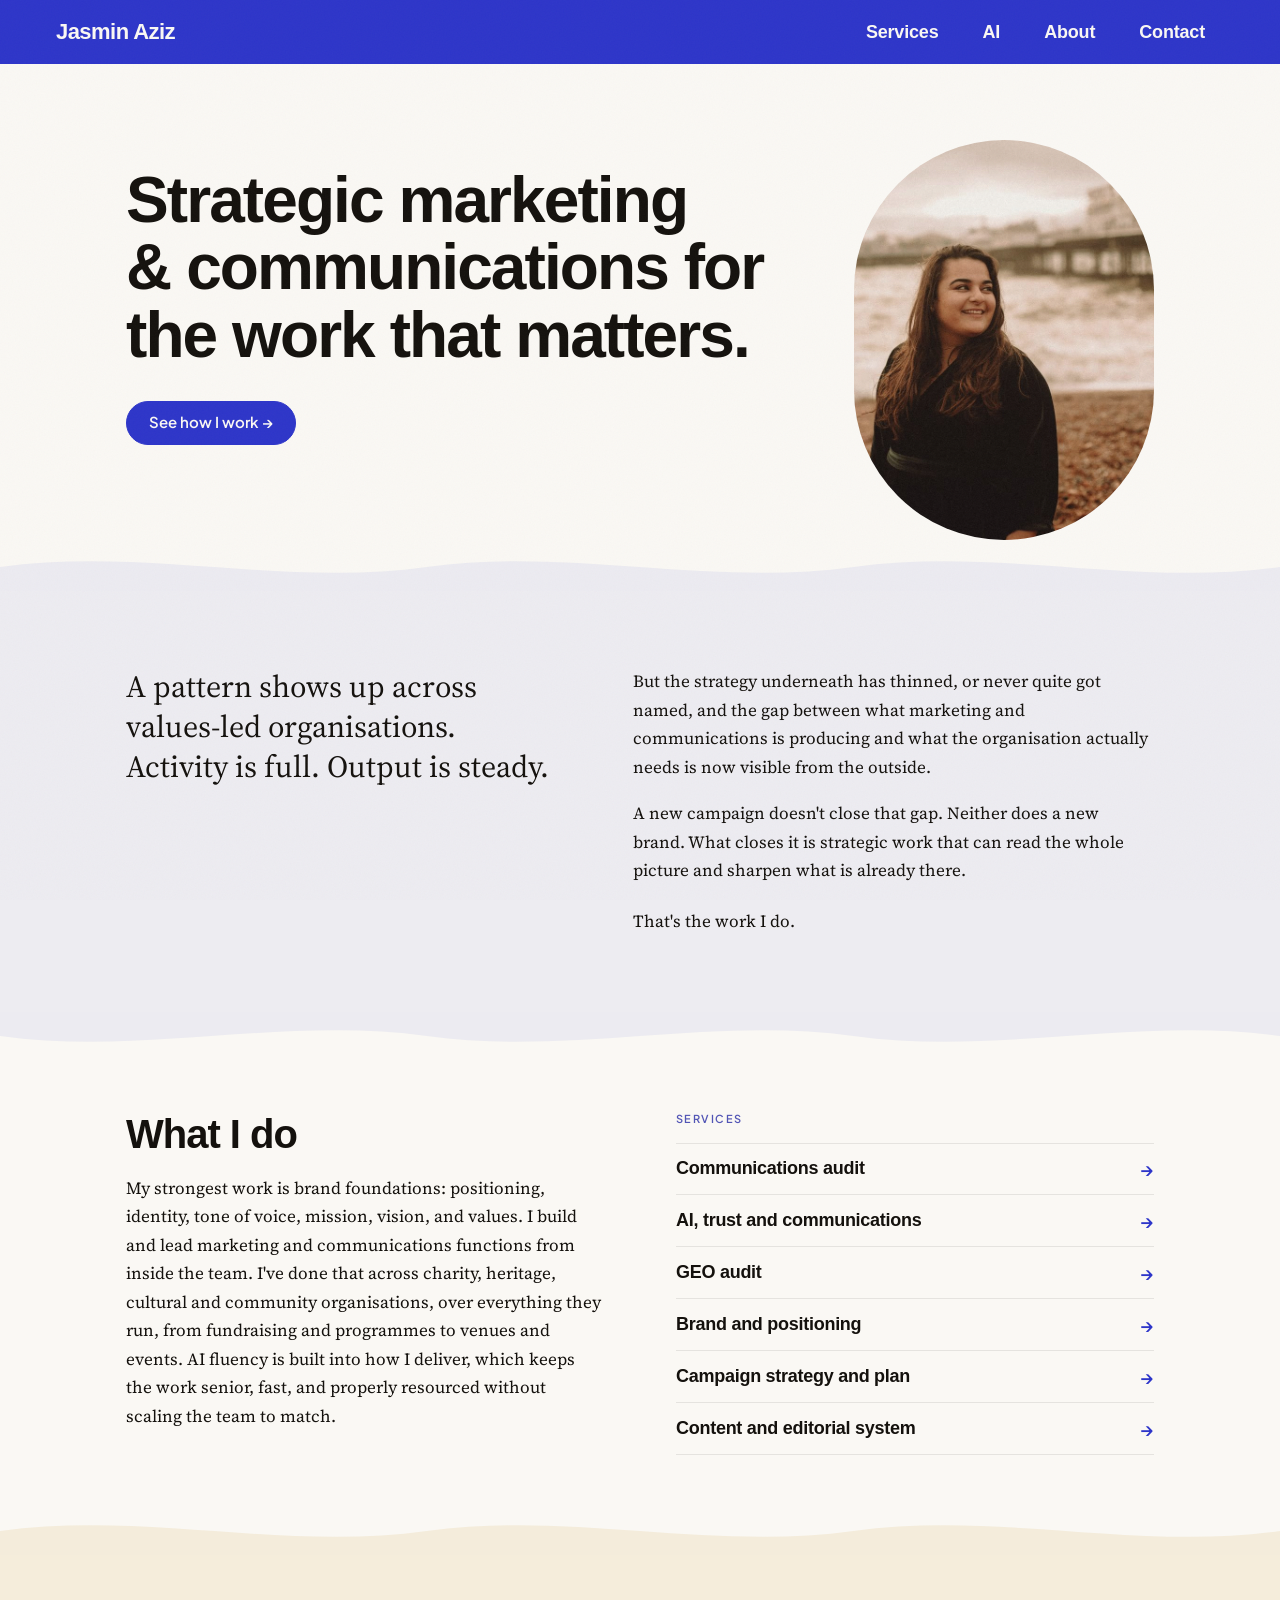
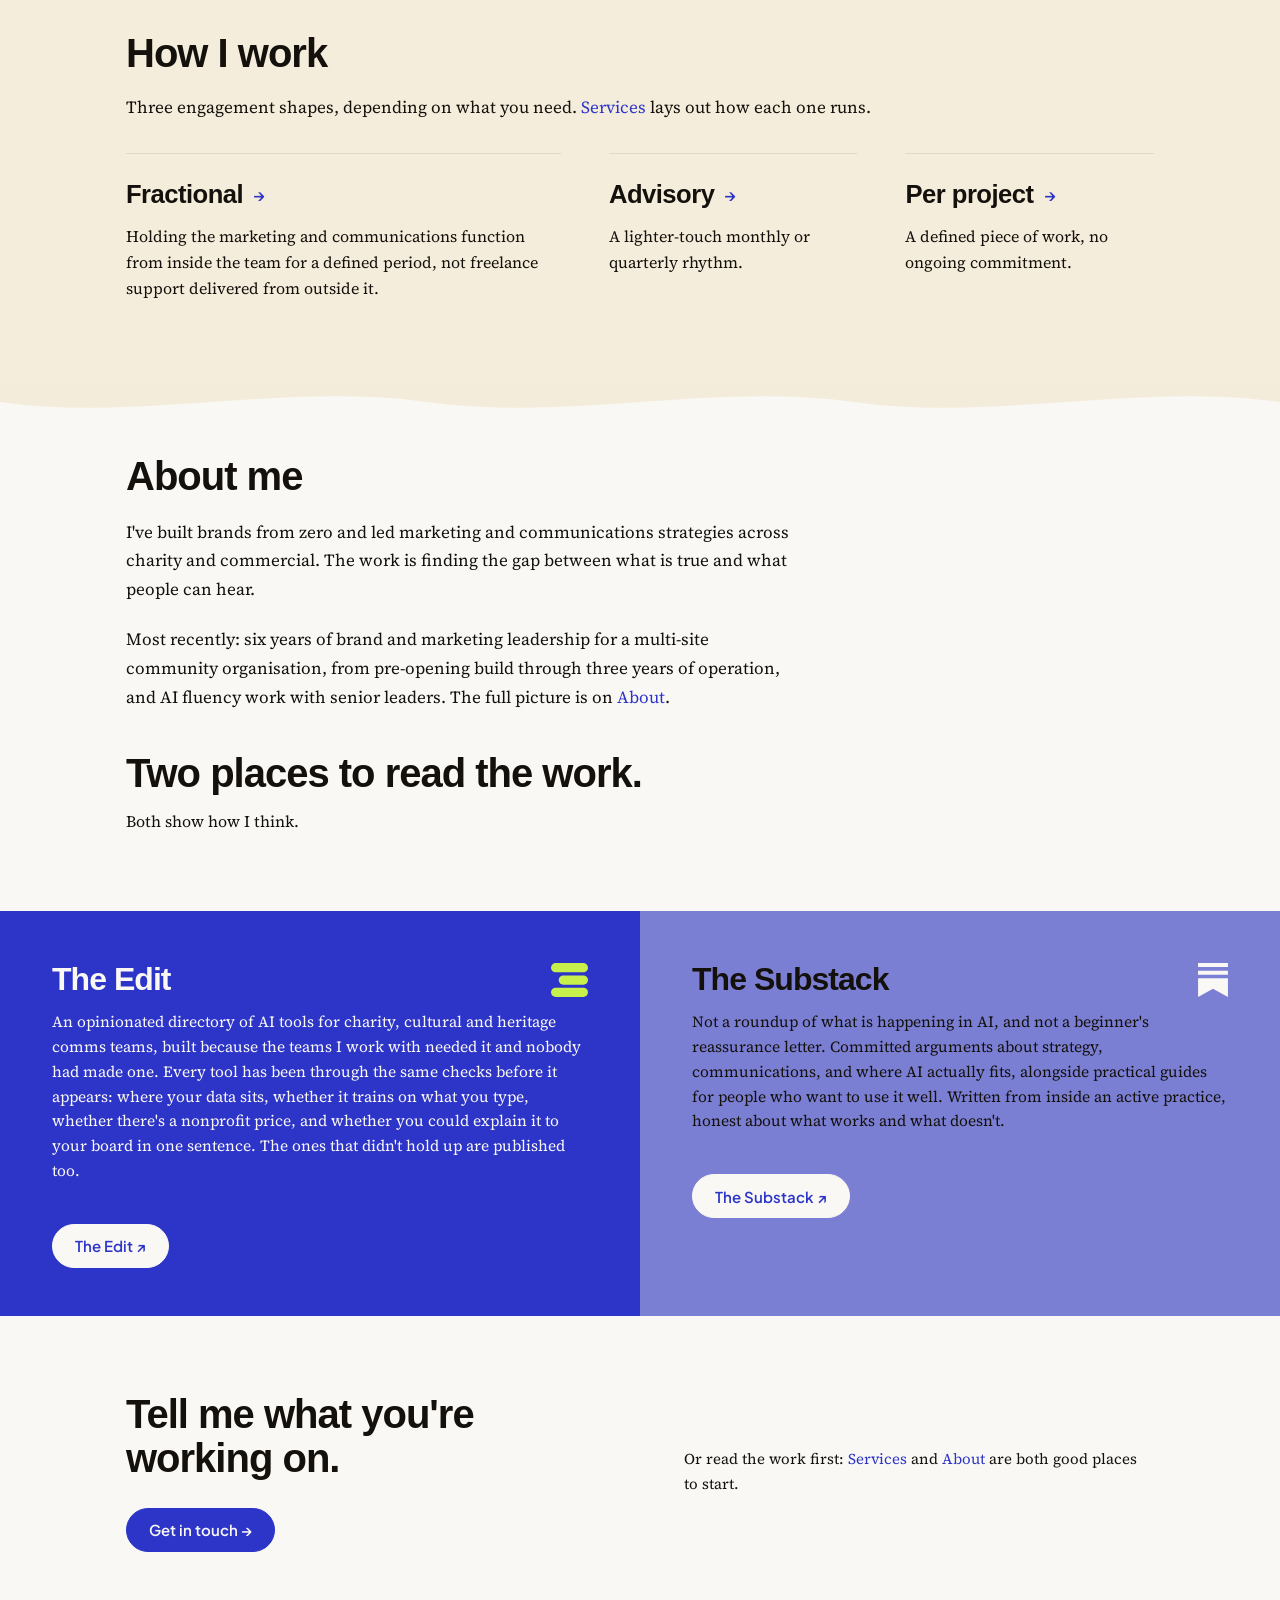
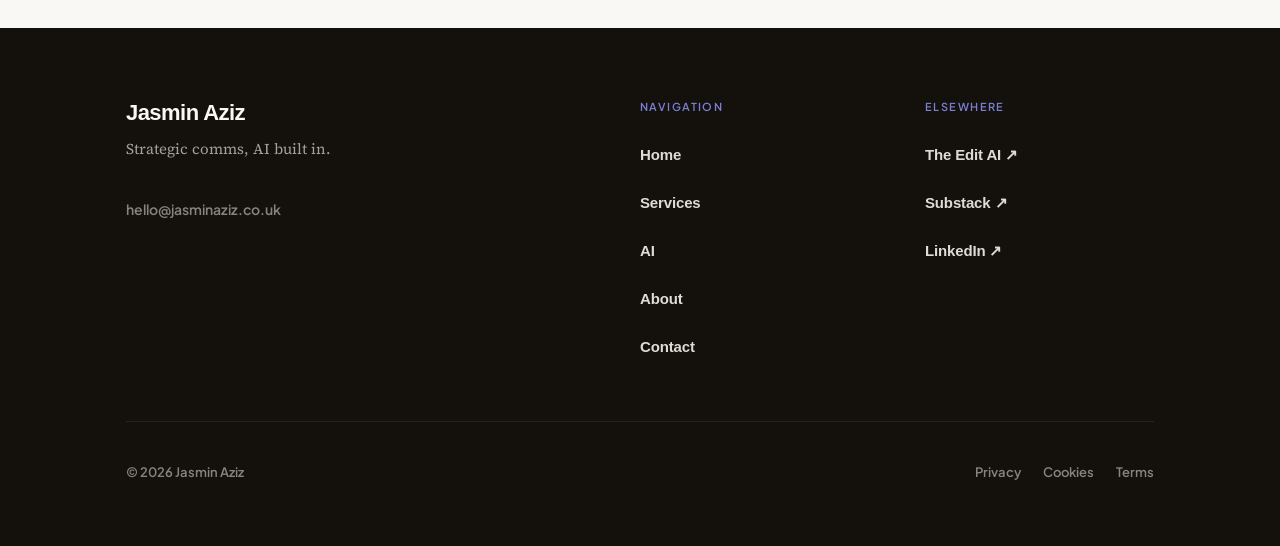
==== commit 310c7d84: "Serve the portraits as AVIF and WebP, preloaded (gates G2-2) The hero image was the LCP element at m" ====
--- a/index.html
+++ b/index.html
@@ -25,6 +25,9 @@
 <link rel="preconnect" href="https://fonts.gstatic.com" crossorigin>
 <link rel="preconnect" href="https://api.fontshare.com">
 <link rel="preconnect" href="https://cdn.fontshare.com" crossorigin>
+<!-- Hero portrait: preload the AVIF for whichever crop this width shows (media must match the <picture> sources) -->
+<link rel="preload" as="image" href="assets/jasmin-headshot-landscape.avif" type="image/avif" media="(max-width: 900px)" fetchpriority="high">
+<link rel="preload" as="image" href="assets/jasmin-headshot.avif" type="image/avif" media="(min-width: 901px)" fetchpriority="high">
 <link href="https://fonts.googleapis.com/css2?family=Plus+Jakarta+Sans:ital,wght@0,500;0,600&family=Source+Serif+4:ital,opsz,wght@0,8..60,400&display=swap" rel="stylesheet">
 <link href="https://api.fontshare.com/v2/css?f[]=chillax@700&display=swap" rel="stylesheet">
 <link rel="stylesheet" href="site.css">
@@ -125,8 +128,12 @@
 
       <div class="hero-portrait-wrap">
         <picture>
-          <source media="(max-width: 900px)" srcset="assets/jasmin-headshot-landscape.jpg">
-          <img class="hero-portrait" src="assets/jasmin-headshot.jpg" width="640" height="853" alt="Jasmin Aziz" loading="eager">
+          <source media="(max-width: 900px)" type="image/avif" srcset="assets/jasmin-headshot-landscape.avif" width="1400" height="933">
+          <source media="(max-width: 900px)" type="image/webp" srcset="assets/jasmin-headshot-landscape.webp" width="1400" height="933">
+          <source media="(max-width: 900px)" srcset="assets/jasmin-headshot-landscape.jpg" width="1400" height="933">
+          <source type="image/avif" srcset="assets/jasmin-headshot.avif">
+          <source type="image/webp" srcset="assets/jasmin-headshot.webp">
+          <img class="hero-portrait" src="assets/jasmin-headshot.jpg" width="640" height="853" alt="Jasmin Aziz" loading="eager" fetchpriority="high">
         </picture>
       </div>
 
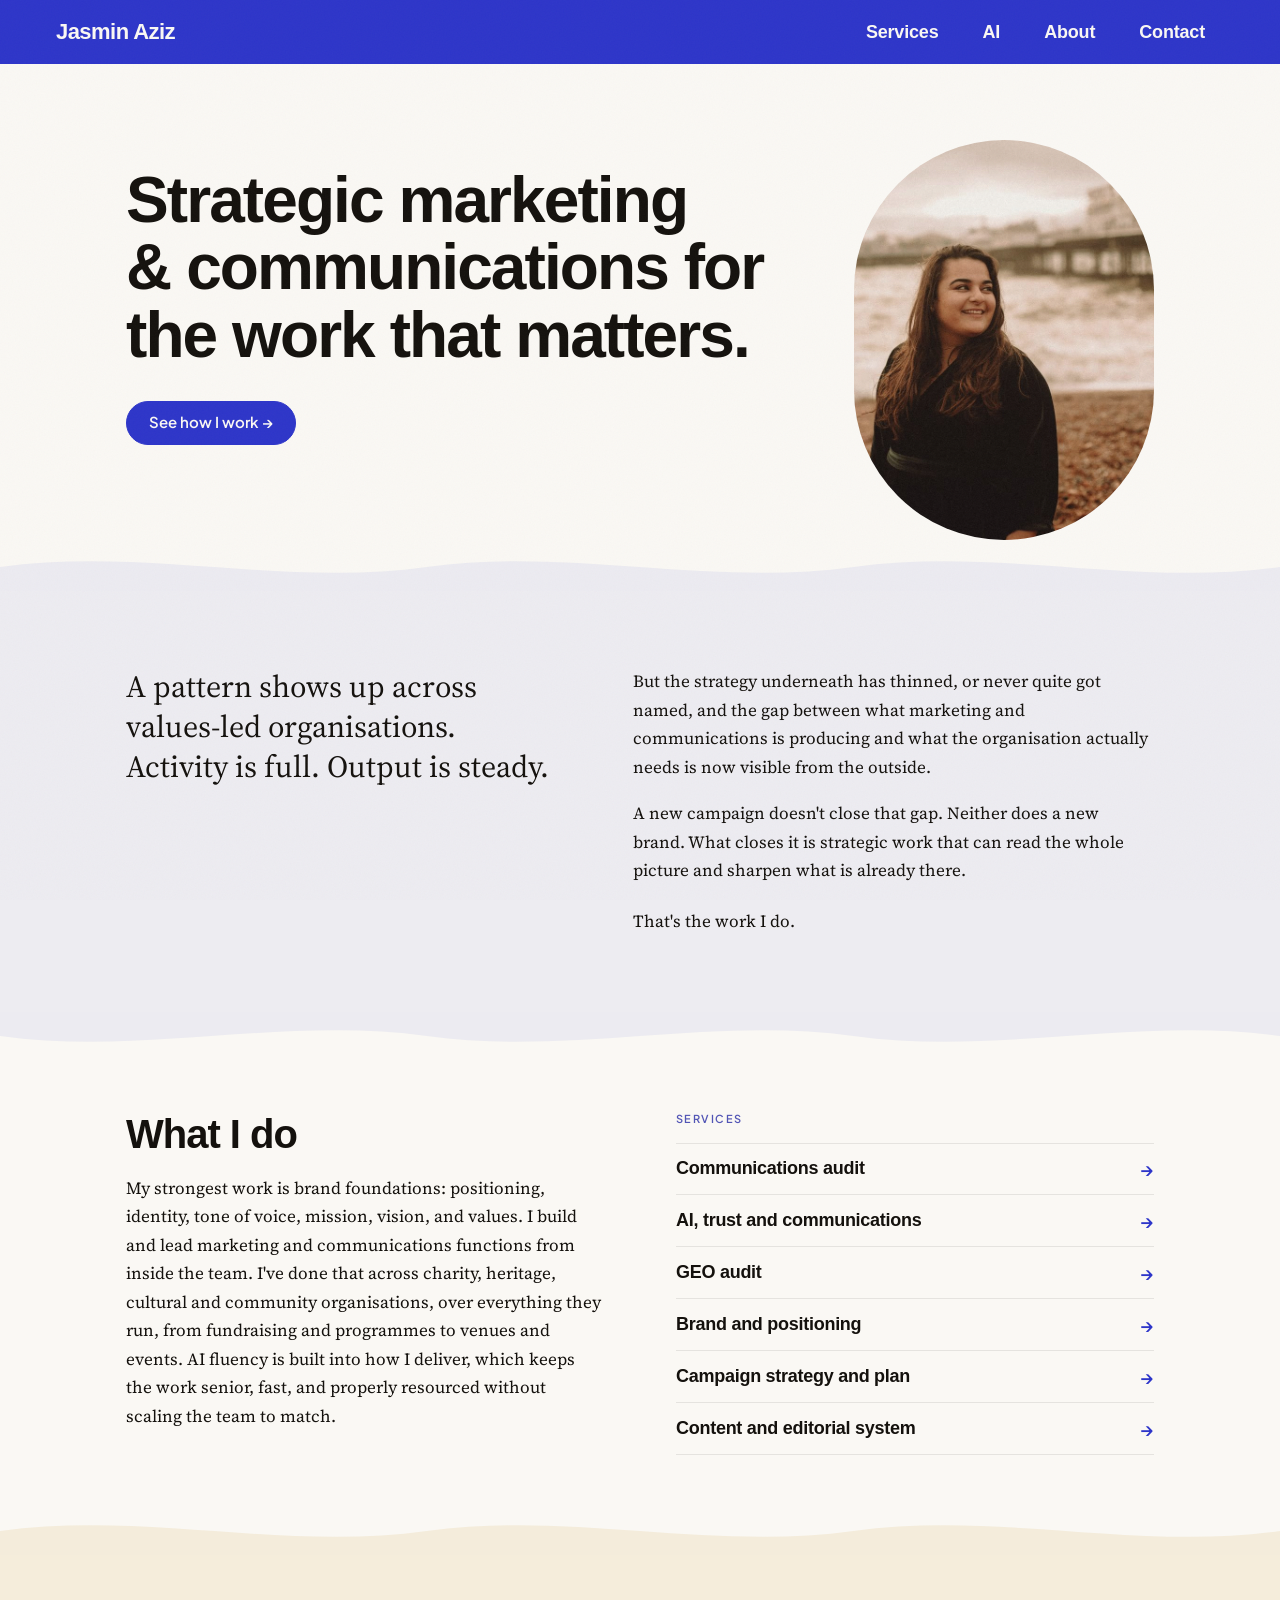
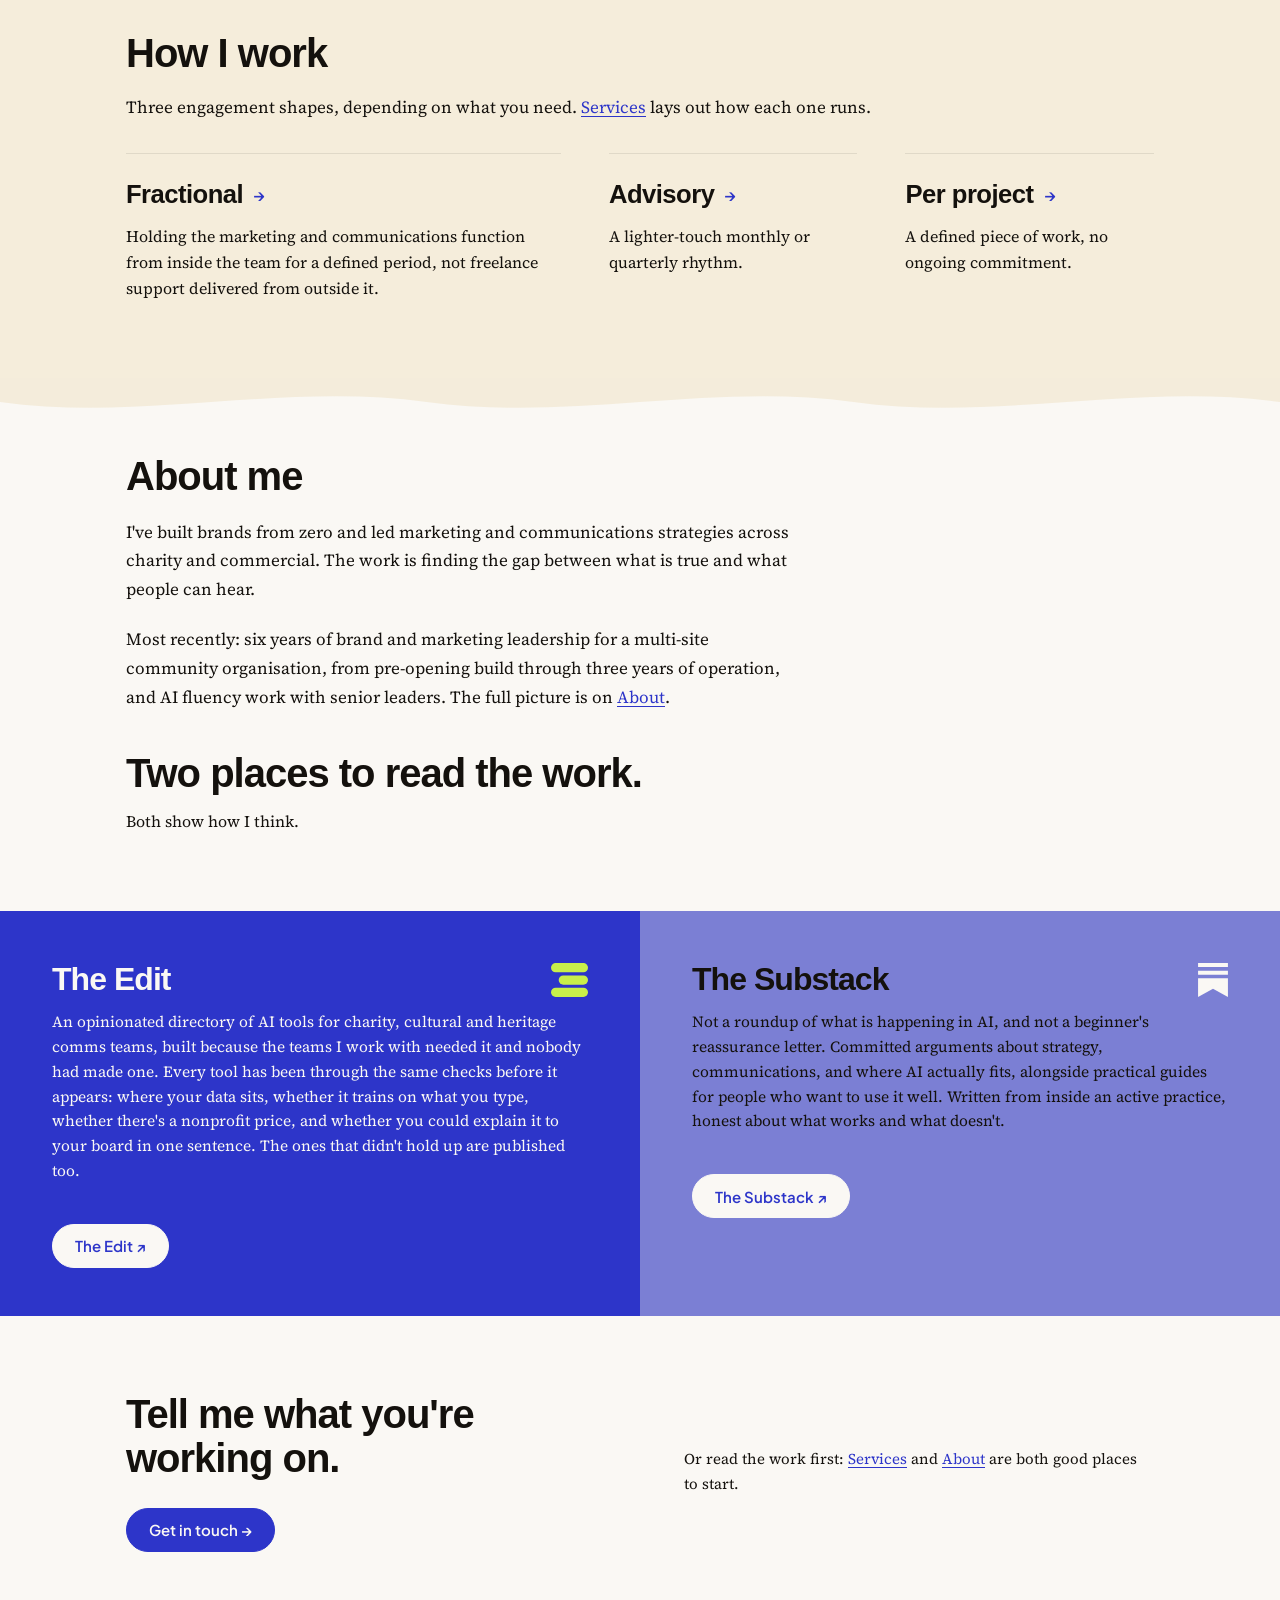
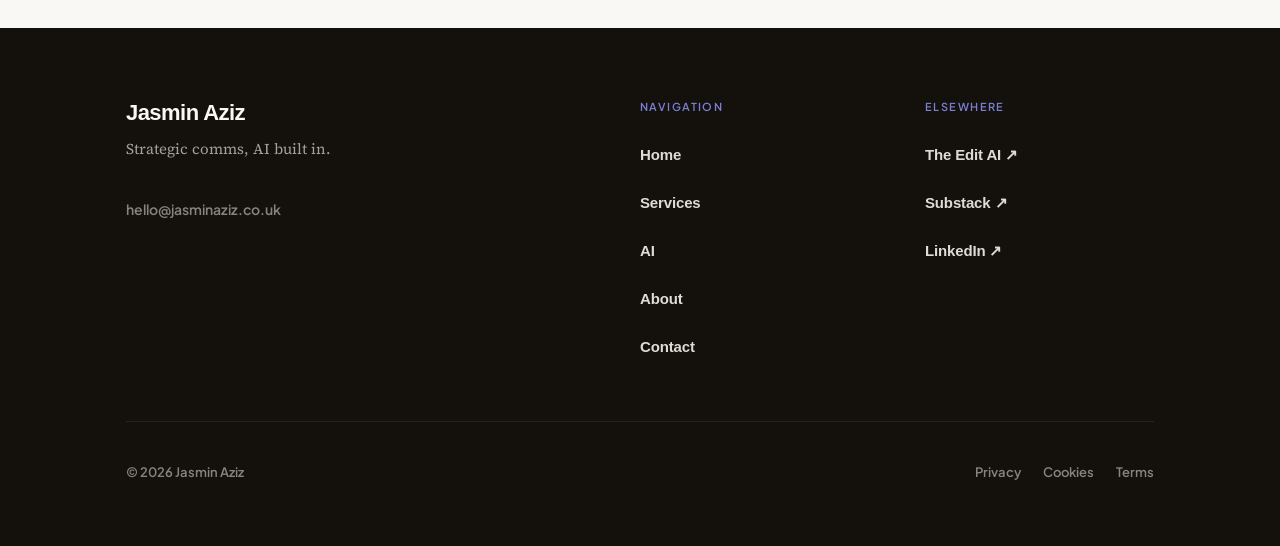
==== commit 928dd294: "Underline every prose link (ruling 3b) Cobalt on ink body text is 2.21:1, under WCAG 1.4.1's 3:1 for" ====
--- a/index.html
+++ b/index.html
@@ -37,6 +37,7 @@
 {
   "@context": "https://schema.org",
   "@type": "Person",
+  "@id": "https://www.jasminaziz.co.uk/#person",
   "name": "Jasmin Aziz",
   "jobTitle": "Strategic Marketing and Communications Consultant",
   "description": "Strategic marketing and communications consultant working with organisations that hold sensitive data and answer to a board. Brand foundations, positioning, campaigns, content systems, and fractional leadership. AI fluency built into delivery.",
@@ -71,6 +72,22 @@
   ]
 }
 </script>
+<script type="application/ld+json">
+{
+  "@context": "https://schema.org",
+  "@type": "Organization",
+  "@id": "https://www.jasminaziz.co.uk/#organization",
+  "name": "Jasmin Aziz",
+  "url": "https://www.jasminaziz.co.uk",
+  "logo": "https://www.jasminaziz.co.uk/apple-touch-icon.png",
+  "founder": { "@id": "https://www.jasminaziz.co.uk/#person" },
+  "sameAs": [
+    "https://www.linkedin.com/in/jasmin-r-aziz/",
+    "https://jasminaziz.substack.com",
+    "https://theeditai.co.uk"
+  ]
+}
+</script>
 </head>
 <body>
 <a class="skip-link" href="#main-content">Skip to content</a>
@@ -187,7 +204,7 @@
 <section class="who-section">
   <div class="wrap">
     <h2 class="section-head" style="margin-bottom:18px;">How I work</h2>
-    <p class="shapes-lead">Three engagement shapes, depending on what you need. <a href="/services" style="color:var(--cobalt);text-decoration:none;">Services</a> lays out how each one runs.</p>
+    <p class="shapes-lead">Three engagement shapes, depending on what you need. <a href="/services" style="color:var(--cobalt);text-decoration:underline;text-decoration-thickness:1px;text-underline-offset:3px;">Services</a> lays out how each one runs.</p>
     <div class="shapes-row">
       <div class="shape-def">
         <h3><a href="/services#fractional" class="shape-def-term">Fractional</a></h3>
@@ -211,7 +228,7 @@
     <h2 class="section-head">About me</h2>
     <div class="diff-paras" style="margin-top:20px;">
       <p>I've built brands from zero and led marketing and communications strategies across charity and commercial. The work is finding the gap between what is true and what people can hear.</p>
-      <p>Most recently: six years of brand and marketing leadership for a multi-site community organisation, from pre-opening build through three years of operation, and AI fluency work with senior leaders. The full picture is on <a href="/about" style="color:var(--cobalt);text-decoration:none;">About</a>.</p>
+      <p>Most recently: six years of brand and marketing leadership for a multi-site community organisation, from pre-opening build through three years of operation, and AI fluency work with senior leaders. The full picture is on <a href="/about" style="color:var(--cobalt);text-decoration:underline;text-decoration-thickness:1px;text-underline-offset:3px;">About</a>.</p>
     </div>
   </section>
 </div>
@@ -252,7 +269,7 @@
         </div>
       </div>
       <div class="cta-right">
-        <p class="cta-right-note">Or read the work first: <a href="/services" style="color:var(--cobalt);text-decoration:none;">Services</a> and <a href="/about" style="color:var(--cobalt);text-decoration:none;">About</a> are both good places to start.</p>
+        <p class="cta-right-note">Or read the work first: <a href="/services" style="color:var(--cobalt);text-decoration:underline;text-decoration-thickness:1px;text-underline-offset:3px;">Services</a> and <a href="/about" style="color:var(--cobalt);text-decoration:underline;text-decoration-thickness:1px;text-underline-offset:3px;">About</a> are both good places to start.</p>
       </div>
     </div>
   </section>
--- a/homepage.css
+++ b/homepage.css
@@ -128,21 +128,6 @@
   border-color: var(--cobalt);
 }
 
-.svc-price {
-  font-family: 'Plus Jakarta Sans', sans-serif;
-  font-weight: 600;
-  font-size: 0.625rem;
-  letter-spacing: 0.1em;
-  text-transform: uppercase;
-  color: var(--ochre-text);
-  flex-shrink: 0;
-  margin-left: 14px;
-  transition: color 200ms ease;
-}
-
-.svc-pill:hover .svc-price,
-.svc-pill:active .svc-price { color: rgba(250,248,244,0.6); }
-
 /* =================================================================
    WHO GRID (label col | body col inside .who-section)
    ================================================================= */
@@ -331,38 +316,6 @@
   display: block;
 }
 
-.card-tag {
-  position: absolute;
-  top: 22px;
-  right: 22px;
-  display: inline-flex;
-  align-items: center;
-  border-radius: 100px;
-  padding: 7px 16px;
-  font-family: 'Plus Jakarta Sans', sans-serif;
-  font-weight: 600;
-  font-size: 0.625rem;
-  letter-spacing: 0.12em;
-  text-transform: uppercase;
-  white-space: nowrap;
-}
-
-.card-tag-cobalt     { background: rgba(250,248,244,0.18); color: rgba(250,248,244,0.8); }
-.card-tag-periwinkle { background: rgba(250,248,244,0.18); color: rgba(250,248,244,0.8); }
-
-.card-year {
-  font-family: 'Plus Jakarta Sans', sans-serif;
-  font-weight: 600;
-  font-size: 0.625rem;
-  letter-spacing: 0.13em;
-  text-transform: uppercase;
-  display: block;
-  margin-bottom: 24px;
-}
-
-.proof-card-cobalt .card-year,
-.proof-card-periwinkle .card-year { color: rgba(250,248,244,0.72); }
-
 .proof-card h3 {
   font-family: 'Chillax', 'Helvetica Neue', sans-serif;
   font-weight: 700;
@@ -538,11 +491,4 @@
   .proof-card { padding: 36px 24px 32px; }
   .card-link  { margin-top: 24px; }
   .card-mark  { right: 24px; }
-
-  .card-tag {
-    top: 16px;
-    right: 16px;
-    font-size: 0.5625rem;
-    padding: 5px 12px;
-  }
-}
+}
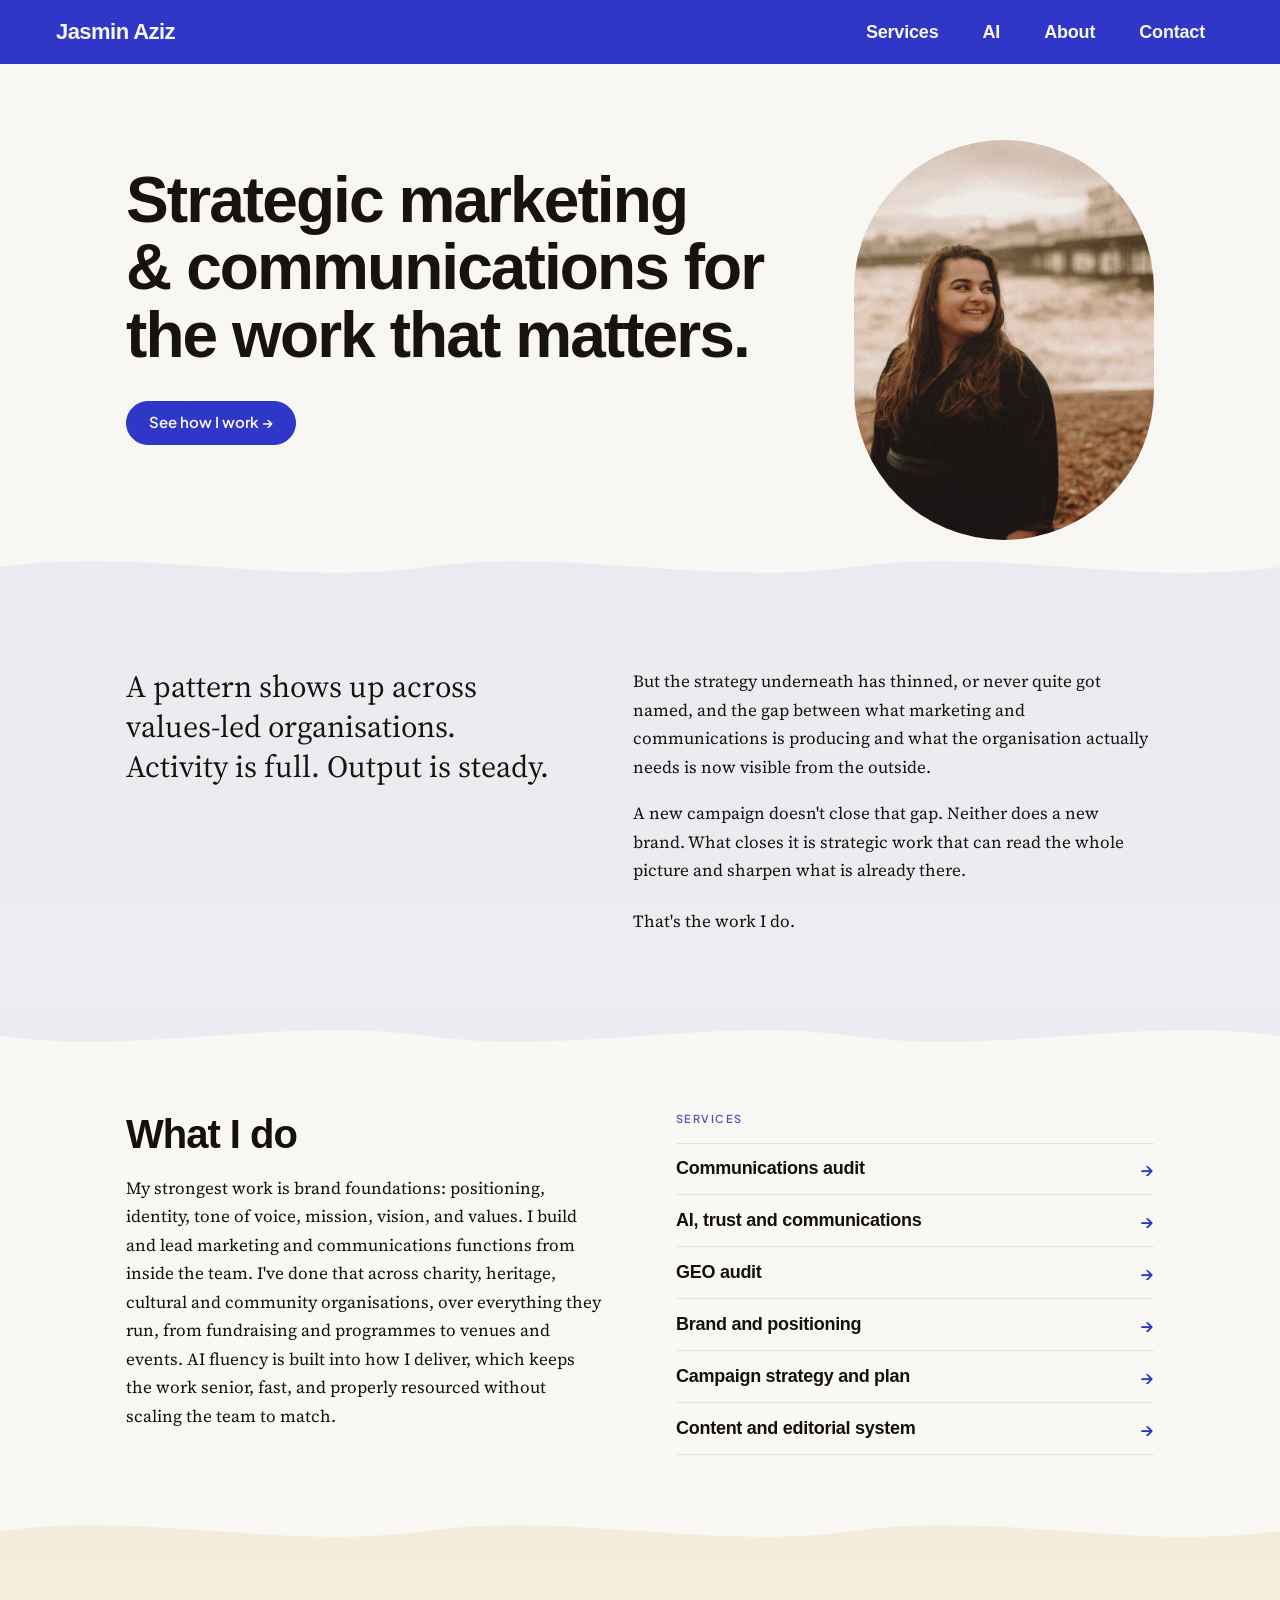
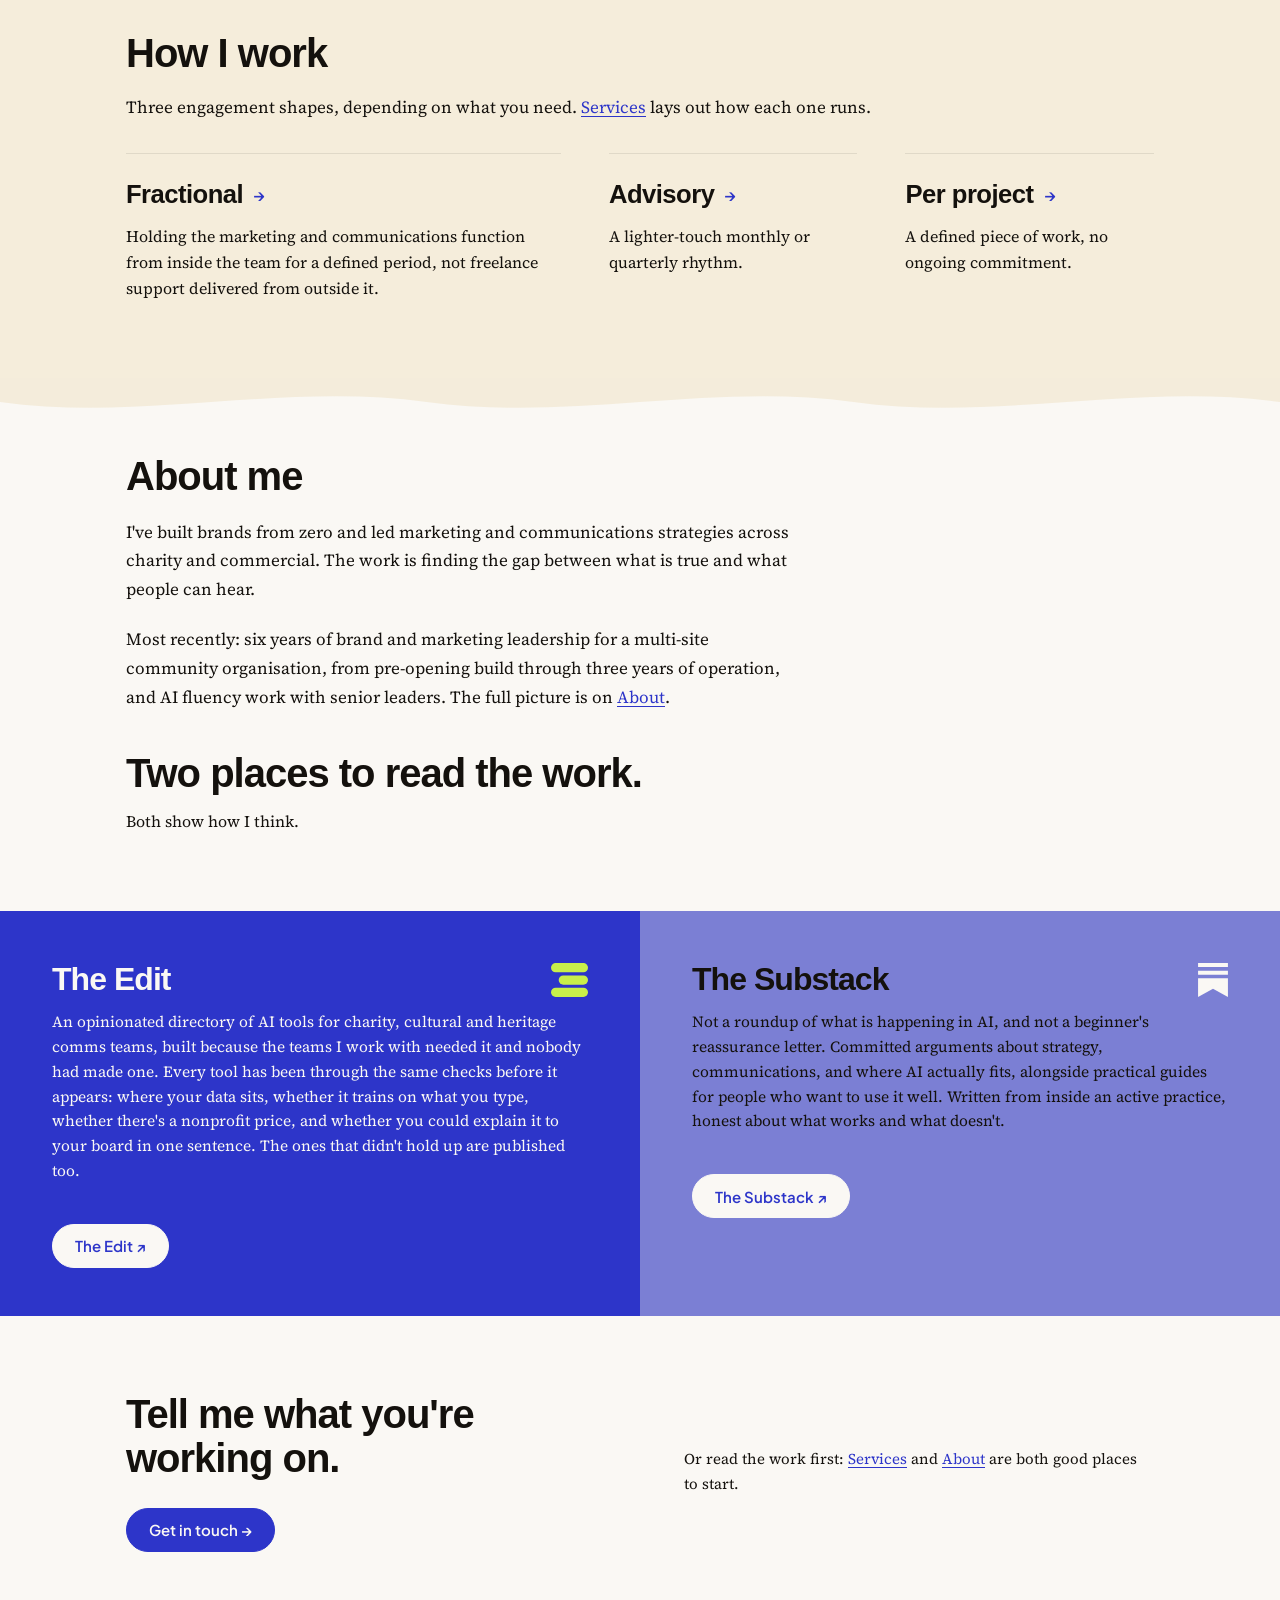
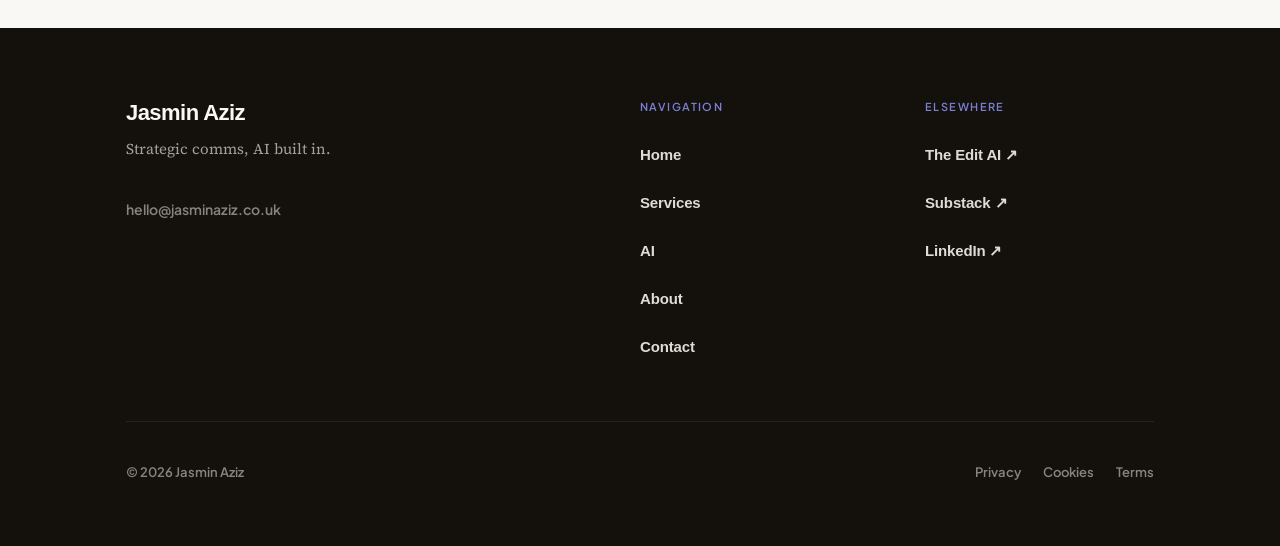
==== commit 895d1dab: "Portraits: WebP for everyone, plus a 680px phone crop (ruling 3a) AVIF was larger than WebP for both" ====
--- a/index.html
+++ b/index.html
@@ -25,9 +25,9 @@
 <link rel="preconnect" href="https://fonts.gstatic.com" crossorigin>
 <link rel="preconnect" href="https://api.fontshare.com">
 <link rel="preconnect" href="https://cdn.fontshare.com" crossorigin>
-<!-- Hero portrait: preload the AVIF for whichever crop this width shows (media must match the <picture> sources) -->
-<link rel="preload" as="image" href="assets/jasmin-headshot-landscape.avif" type="image/avif" media="(max-width: 900px)" fetchpriority="high">
-<link rel="preload" as="image" href="assets/jasmin-headshot.avif" type="image/avif" media="(min-width: 901px)" fetchpriority="high">
+<!-- Hero portrait: preload the WebP for whichever crop this width shows (media, srcset and sizes must match the <picture> sources) -->
+<link rel="preload" as="image" imagesrcset="assets/jasmin-headshot-landscape-680.webp 680w, assets/jasmin-headshot-landscape.webp 1400w" imagesizes="90vw" type="image/webp" media="(max-width: 900px)" fetchpriority="high">
+<link rel="preload" as="image" href="assets/jasmin-headshot.webp" type="image/webp" media="(min-width: 901px)" fetchpriority="high">
 <link href="https://fonts.googleapis.com/css2?family=Plus+Jakarta+Sans:ital,wght@0,500;0,600&family=Source+Serif+4:ital,opsz,wght@0,8..60,400&display=swap" rel="stylesheet">
 <link href="https://api.fontshare.com/v2/css?f[]=chillax@700&display=swap" rel="stylesheet">
 <link rel="stylesheet" href="site.css">
@@ -145,10 +145,8 @@
 
       <div class="hero-portrait-wrap">
         <picture>
-          <source media="(max-width: 900px)" type="image/avif" srcset="assets/jasmin-headshot-landscape.avif" width="1400" height="933">
-          <source media="(max-width: 900px)" type="image/webp" srcset="assets/jasmin-headshot-landscape.webp" width="1400" height="933">
+          <source media="(max-width: 900px)" type="image/webp" srcset="assets/jasmin-headshot-landscape-680.webp 680w, assets/jasmin-headshot-landscape.webp 1400w" sizes="90vw" width="1400" height="933">
           <source media="(max-width: 900px)" srcset="assets/jasmin-headshot-landscape.jpg" width="1400" height="933">
-          <source type="image/avif" srcset="assets/jasmin-headshot.avif">
           <source type="image/webp" srcset="assets/jasmin-headshot.webp">
           <img class="hero-portrait" src="assets/jasmin-headshot.jpg" width="640" height="853" alt="Jasmin Aziz" loading="eager" fetchpriority="high">
         </picture>
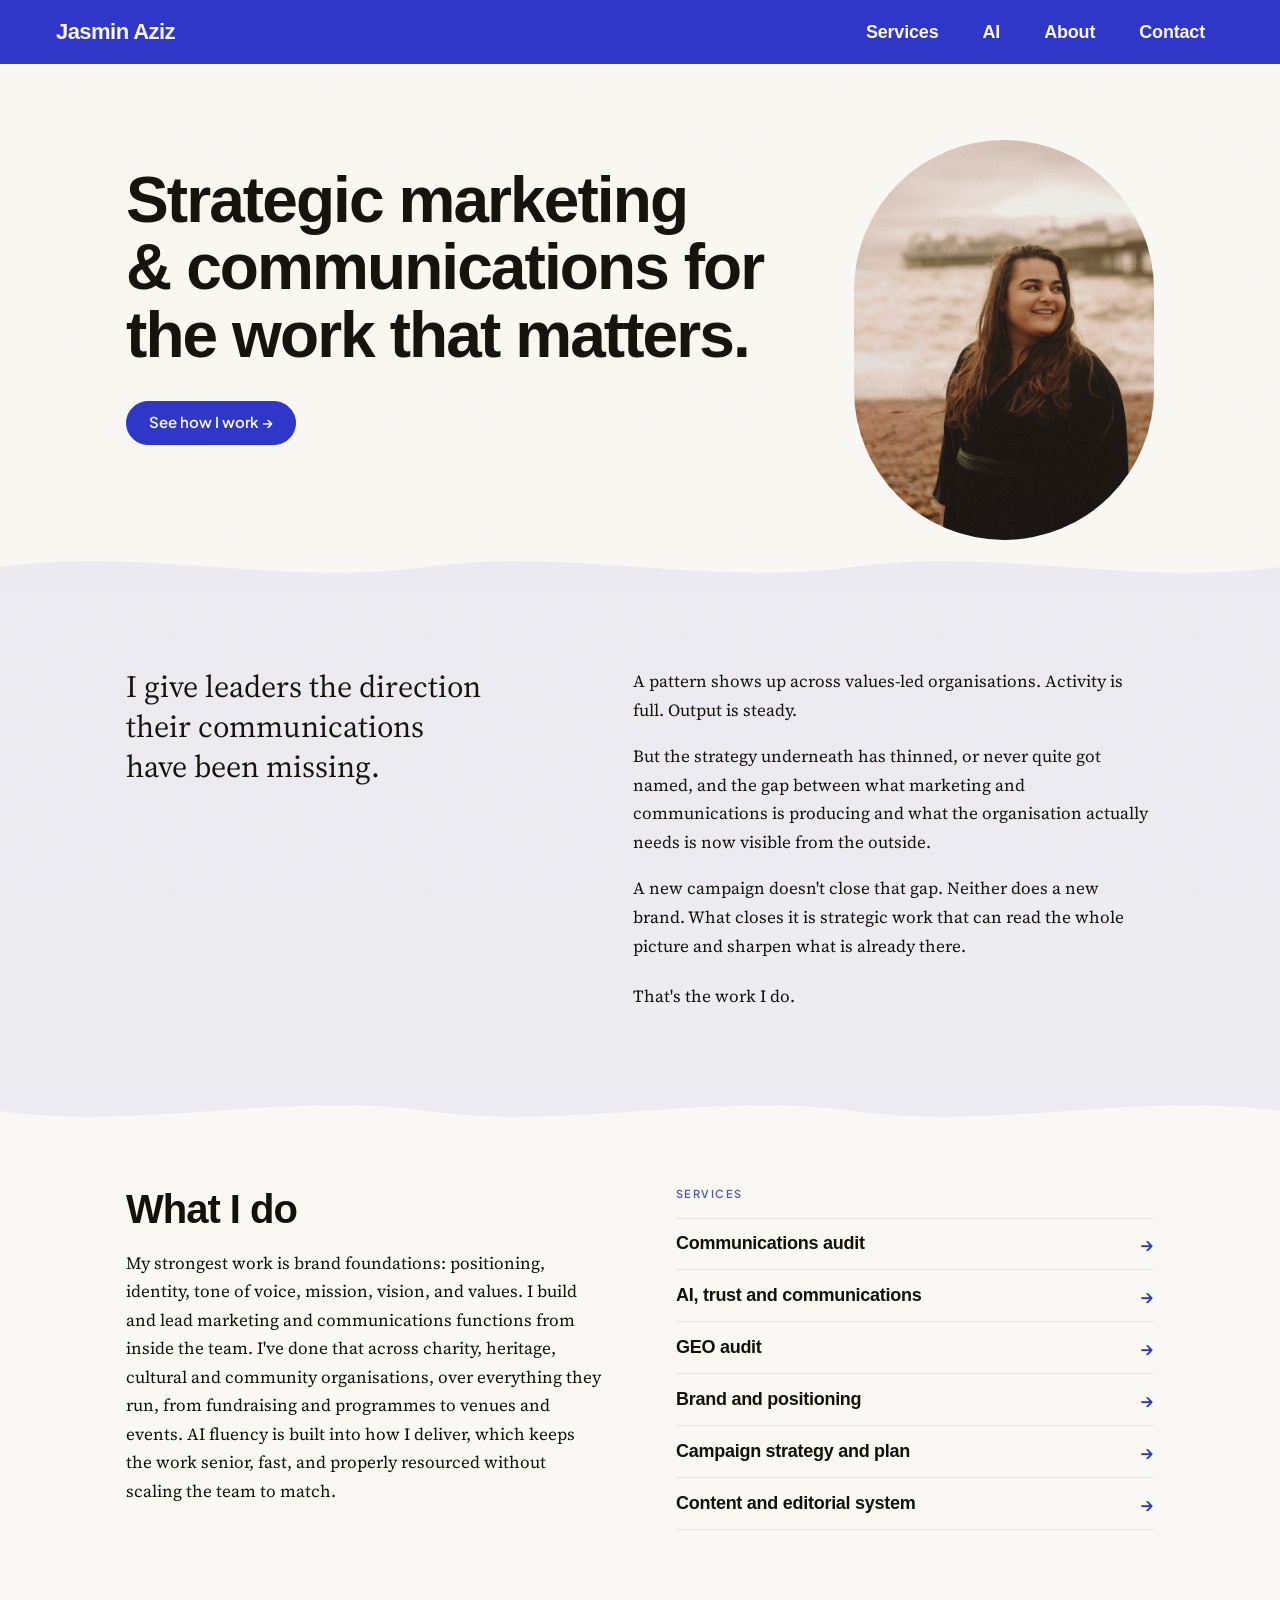
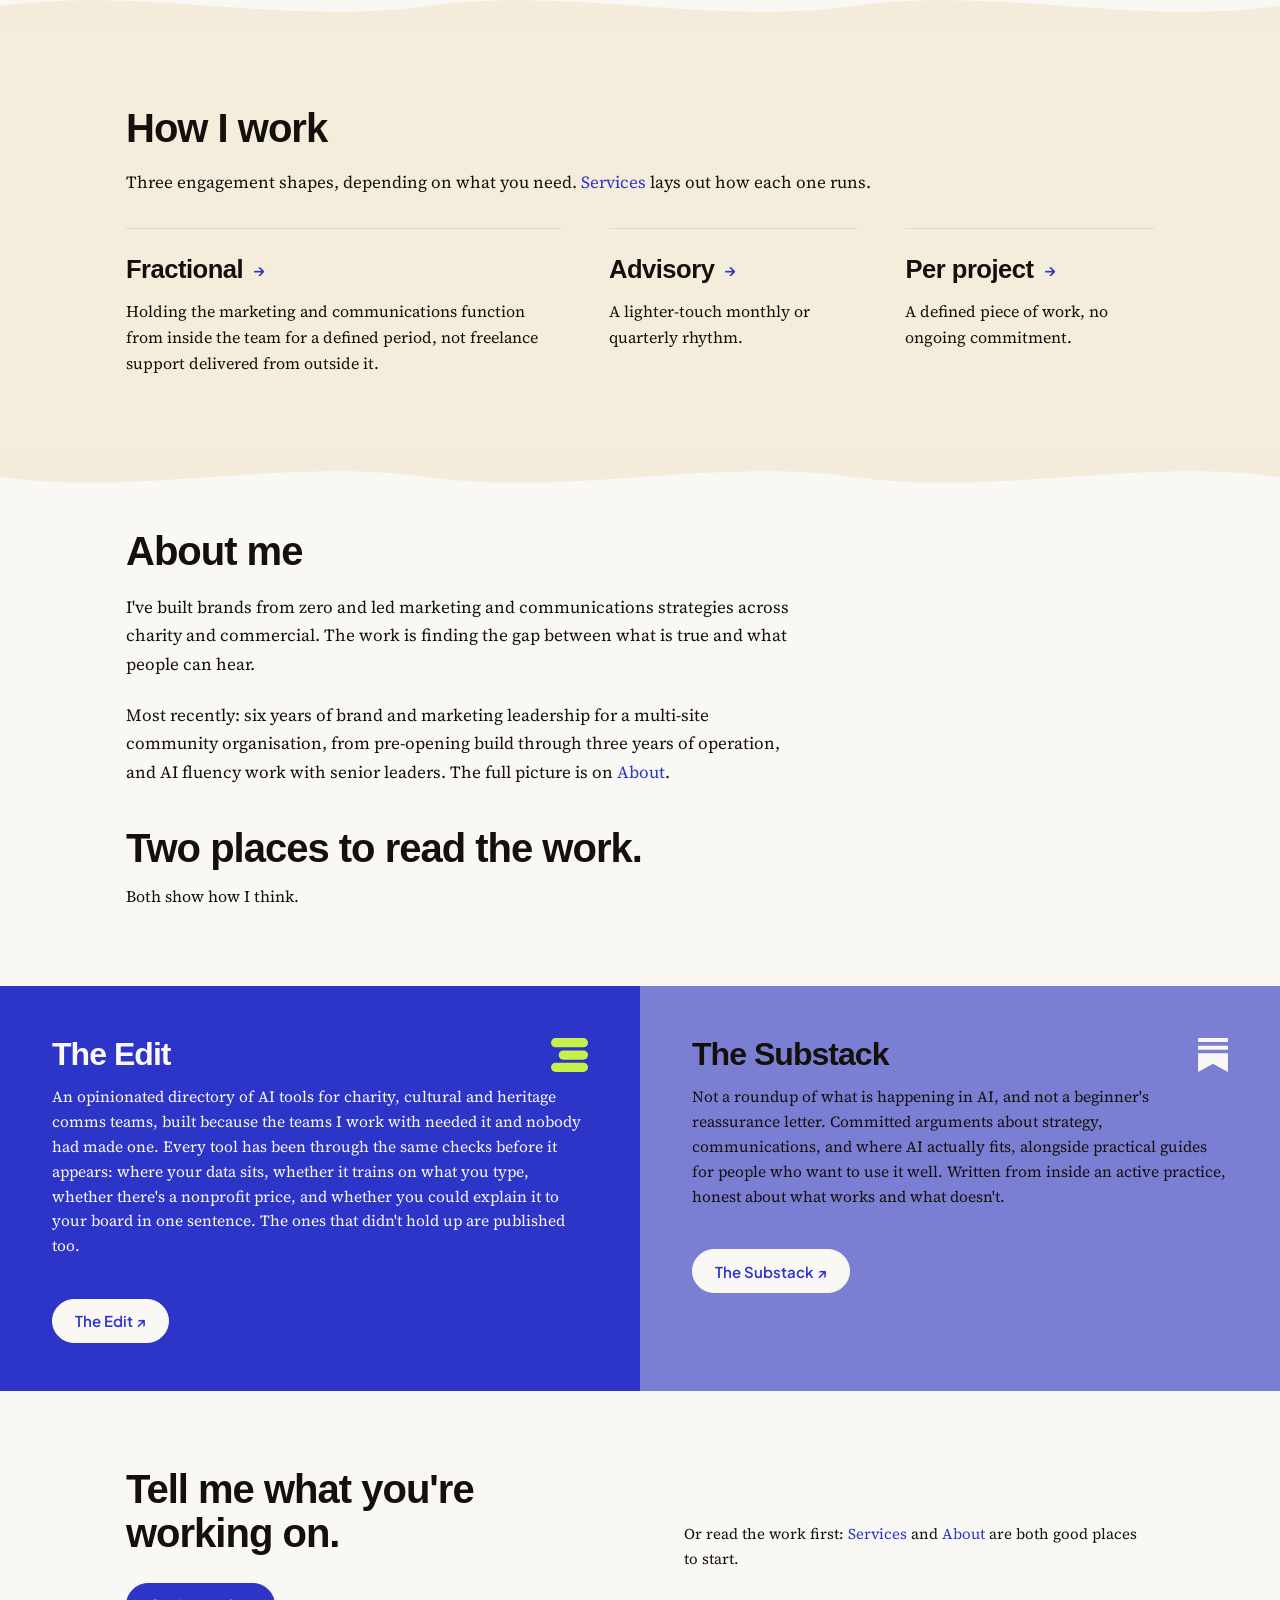
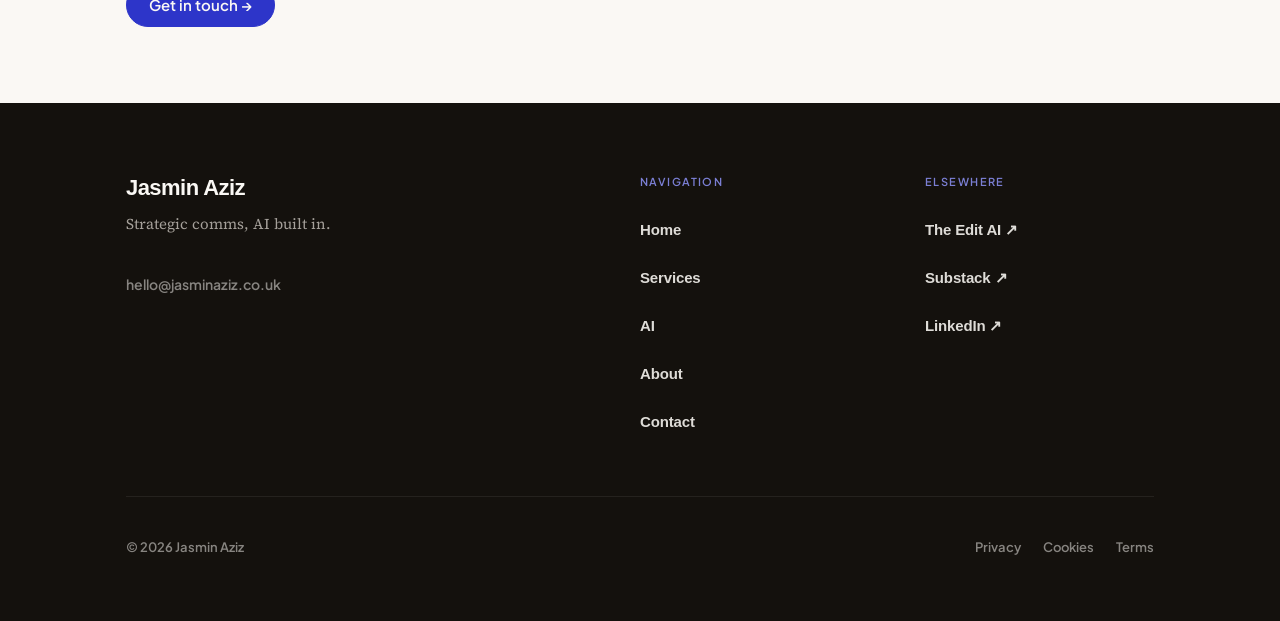
==== commit e257c871: "Homepage diagnosis band: standalone display line, argument whole on the right The large line was a s" ====
--- a/index.html
+++ b/index.html
@@ -4,7 +4,6 @@
 <meta charset="UTF-8">
 <meta name="viewport" content="width=device-width, initial-scale=1.0">
 <title>Jasmin Aziz | Strategic Marketing &amp; Communications</title>
-<meta name="author" content="Jasmin Aziz">
 <meta name="description" content="Strategic marketing and communications for values-led organisations. Brand foundations, campaigns, content systems, and fractional leadership.">
 <link rel="canonical" href="https://www.jasminaziz.co.uk/">
 <meta property="og:title" content="Jasmin Aziz | Strategic Marketing &amp; Communications">
@@ -23,11 +22,6 @@
 <link rel="icon" href="/favicon.ico" sizes="32x32"><link rel="icon" type="image/svg+xml" href="/favicon.svg"><link rel="apple-touch-icon" href="/apple-touch-icon.png">
 <link rel="preconnect" href="https://fonts.googleapis.com">
 <link rel="preconnect" href="https://fonts.gstatic.com" crossorigin>
-<link rel="preconnect" href="https://api.fontshare.com">
-<link rel="preconnect" href="https://cdn.fontshare.com" crossorigin>
-<!-- Hero portrait: preload the WebP for whichever crop this width shows (media, srcset and sizes must match the <picture> sources) -->
-<link rel="preload" as="image" imagesrcset="assets/jasmin-headshot-landscape-680.webp 680w, assets/jasmin-headshot-landscape.webp 1400w" imagesizes="90vw" type="image/webp" media="(max-width: 900px)" fetchpriority="high">
-<link rel="preload" as="image" href="assets/jasmin-headshot.webp" type="image/webp" media="(min-width: 901px)" fetchpriority="high">
 <link href="https://fonts.googleapis.com/css2?family=Plus+Jakarta+Sans:ital,wght@0,500;0,600&family=Source+Serif+4:ital,opsz,wght@0,8..60,400&display=swap" rel="stylesheet">
 <link href="https://api.fontshare.com/v2/css?f[]=chillax@700&display=swap" rel="stylesheet">
 <link rel="stylesheet" href="site.css">
@@ -37,7 +31,6 @@
 {
   "@context": "https://schema.org",
   "@type": "Person",
-  "@id": "https://www.jasminaziz.co.uk/#person",
   "name": "Jasmin Aziz",
   "jobTitle": "Strategic Marketing and Communications Consultant",
   "description": "Strategic marketing and communications consultant working with organisations that hold sensitive data and answer to a board. Brand foundations, positioning, campaigns, content systems, and fractional leadership. AI fluency built into delivery.",
@@ -72,22 +65,6 @@
   ]
 }
 </script>
-<script type="application/ld+json">
-{
-  "@context": "https://schema.org",
-  "@type": "Organization",
-  "@id": "https://www.jasminaziz.co.uk/#organization",
-  "name": "Jasmin Aziz",
-  "url": "https://www.jasminaziz.co.uk",
-  "logo": "https://www.jasminaziz.co.uk/apple-touch-icon.png",
-  "founder": { "@id": "https://www.jasminaziz.co.uk/#person" },
-  "sameAs": [
-    "https://www.linkedin.com/in/jasmin-r-aziz/",
-    "https://jasminaziz.substack.com",
-    "https://theeditai.co.uk"
-  ]
-}
-</script>
 </head>
 <body>
 <a class="skip-link" href="#main-content">Skip to content</a>
@@ -145,10 +122,8 @@
 
       <div class="hero-portrait-wrap">
         <picture>
-          <source media="(max-width: 900px)" type="image/webp" srcset="assets/jasmin-headshot-landscape-680.webp 680w, assets/jasmin-headshot-landscape.webp 1400w" sizes="90vw" width="1400" height="933">
-          <source media="(max-width: 900px)" srcset="assets/jasmin-headshot-landscape.jpg" width="1400" height="933">
-          <source type="image/webp" srcset="assets/jasmin-headshot.webp">
-          <img class="hero-portrait" src="assets/jasmin-headshot.jpg" width="640" height="853" alt="Jasmin Aziz" loading="eager" fetchpriority="high">
+          <source media="(max-width: 900px)" srcset="assets/jasmin-headshot-landscape.jpg">
+          <img class="hero-portrait" src="assets/jasmin-headshot.jpg" width="640" height="853" alt="Jasmin Aziz" loading="eager">
         </picture>
       </div>
 
@@ -160,8 +135,9 @@
 <section class="who-section who-section--periwinkle">
   <div class="wrap">
     <div class="diag-grid">
-      <p class="diag-lead">A pattern shows up across values-led organisations. Activity is full. Output is steady.</p>
+      <p class="diag-lead">I give leaders the direction their communications have been missing.</p>
       <div class="hero-diagnosis">
+        <p>A pattern shows up across values-led organisations. Activity is full. Output is steady.</p>
         <p>But the strategy underneath has thinned, or never quite got named, and the gap between what marketing and communications is producing and what the organisation actually needs is now visible from the outside.</p>
         <p>A new campaign doesn't close that gap. Neither does a new brand. What closes it is strategic work that can read the whole picture and sharpen what is already there.</p>
         <p class="hero-diagnosis-close">That's the work I do.</p>
@@ -202,7 +178,7 @@
 <section class="who-section">
   <div class="wrap">
     <h2 class="section-head" style="margin-bottom:18px;">How I work</h2>
-    <p class="shapes-lead">Three engagement shapes, depending on what you need. <a href="/services" style="color:var(--cobalt);text-decoration:underline;text-decoration-thickness:1px;text-underline-offset:3px;">Services</a> lays out how each one runs.</p>
+    <p class="shapes-lead">Three engagement shapes, depending on what you need. <a href="/services" style="color:var(--cobalt);text-decoration:none;">Services</a> lays out how each one runs.</p>
     <div class="shapes-row">
       <div class="shape-def">
         <h3><a href="/services#fractional" class="shape-def-term">Fractional</a></h3>
@@ -226,7 +202,7 @@
     <h2 class="section-head">About me</h2>
     <div class="diff-paras" style="margin-top:20px;">
       <p>I've built brands from zero and led marketing and communications strategies across charity and commercial. The work is finding the gap between what is true and what people can hear.</p>
-      <p>Most recently: six years of brand and marketing leadership for a multi-site community organisation, from pre-opening build through three years of operation, and AI fluency work with senior leaders. The full picture is on <a href="/about" style="color:var(--cobalt);text-decoration:underline;text-decoration-thickness:1px;text-underline-offset:3px;">About</a>.</p>
+      <p>Most recently: six years of brand and marketing leadership for a multi-site community organisation, from pre-opening build through three years of operation, and AI fluency work with senior leaders. The full picture is on <a href="/about" style="color:var(--cobalt);text-decoration:none;">About</a>.</p>
     </div>
   </section>
 </div>
@@ -267,7 +243,7 @@
         </div>
       </div>
       <div class="cta-right">
-        <p class="cta-right-note">Or read the work first: <a href="/services" style="color:var(--cobalt);text-decoration:underline;text-decoration-thickness:1px;text-underline-offset:3px;">Services</a> and <a href="/about" style="color:var(--cobalt);text-decoration:underline;text-decoration-thickness:1px;text-underline-offset:3px;">About</a> are both good places to start.</p>
+        <p class="cta-right-note">Or read the work first: <a href="/services" style="color:var(--cobalt);text-decoration:none;">Services</a> and <a href="/about" style="color:var(--cobalt);text-decoration:none;">About</a> are both good places to start.</p>
       </div>
     </div>
   </section>
@@ -335,8 +311,6 @@
     toggle.setAttribute('aria-expanded', 'true');
     toggle.setAttribute('aria-label', 'Close navigation');
     drawer.setAttribute('aria-hidden', 'false');
-    var first = drawer.querySelector('a');
-    if (first) first.focus();
   }
 
   function close() {
@@ -353,7 +327,7 @@
 
   /* Close on Escape */
   document.addEventListener('keydown', function (e) {
-    if (e.key === 'Escape' && drawer.classList.contains('open')) { close(); toggle.focus(); }
+    if (e.key === 'Escape' && drawer.classList.contains('open')) close();
   });
 
   /* Close when a drawer link is tapped */
--- a/site.css
+++ b/site.css
@@ -6,6 +6,39 @@
    tokens defined here apply site-wide automatically.
    ================================================================= */
 *, *::before, *::after { box-sizing: border-box; margin: 0; padding: 0; }
+
+/* Chillax's stand-in until the webfont arrives: Arial or Helvetica Neue Bold widened to
+   Chillax's measured width (108%), so headings break on the same words and nothing jumps
+   when Chillax swaps in (Services H1 at 768px shifted the page by CLS 0.317 without it). */
+@font-face {
+  font-family: 'Chillax Fallback';
+  src: local('Arial Bold'), local('Arial-BoldMT'), local('Helvetica Neue Bold'), local('HelveticaNeue-Bold');
+  font-weight: 700;
+  size-adjust: 108%;
+}
+
+/* The same for the Google fonts, measured 11 Oct 2026 on page text at the sizes the
+   site sets (12 to 17px): Plus Jakarta Sans 500 sets 106% of Arial, its 600 99% of
+   Arial Bold, and Source Serif 4 104% of Georgia. Measure Source Serif at text size:
+   it has an optical-size axis and sets far narrower at display sizes. */
+@font-face {
+  font-family: 'Plus Jakarta Sans Fallback';
+  src: local('Arial'), local('ArialMT');
+  font-weight: 500;
+  size-adjust: 106%;
+}
+@font-face {
+  font-family: 'Plus Jakarta Sans Fallback';
+  src: local('Arial Bold'), local('Arial-BoldMT');
+  font-weight: 600;
+  size-adjust: 99%;
+}
+@font-face {
+  font-family: 'Source Serif 4 Fallback';
+  src: local('Georgia');
+  font-weight: 400;
+  size-adjust: 104%;
+}
 
 :root {
   --cobalt:     #2D35C9;
@@ -51,7 +84,7 @@
 body {
   background: var(--cream);
   color: var(--ink);
-  font-family: 'Source Serif 4', Georgia, serif;
+  font-family: 'Source Serif 4', 'Source Serif 4 Fallback', Georgia, serif;
   font-size: 1rem;
   -webkit-font-smoothing: antialiased;
   overflow-x: hidden;
@@ -91,7 +124,7 @@
   color: var(--cream);
   padding: 12px 20px;
   border-radius: 4px;
-  font-family: 'Plus Jakarta Sans', sans-serif;
+  font-family: 'Plus Jakarta Sans', 'Plus Jakarta Sans Fallback', sans-serif;
   font-weight: 700;
   font-size: 0.875rem;
   letter-spacing: 0.04em;
@@ -124,7 +157,7 @@
 /* --periwinkle-text (#5255B5) = 5.95:1 on cream. Raw periwinkle is
    3.40:1 and fails AA at 11px. */
 .label {
-  font-family: 'Plus Jakarta Sans', sans-serif;
+  font-family: 'Plus Jakarta Sans', 'Plus Jakarta Sans Fallback', sans-serif;
   font-weight: 600;
   font-size: 0.6875rem;
   letter-spacing: 0.13em;
@@ -152,7 +185,7 @@
 }
 
 .wordmark {
-  font-family: 'Chillax', 'Helvetica Neue', sans-serif;
+  font-family: 'Chillax', 'Chillax Fallback', 'Helvetica Neue', sans-serif;
   font-weight: 700;
   font-size: 1.375rem;
   letter-spacing: -0.025em;
@@ -170,7 +203,7 @@
 }
 
 .nav-list a {
-  font-family: 'Chillax', 'Helvetica Neue', sans-serif;
+  font-family: 'Chillax', 'Chillax Fallback', 'Helvetica Neue', sans-serif;
   font-weight: 700;
   font-size: 1.125rem;
   letter-spacing: -0.01em;
@@ -260,7 +293,7 @@
 }
 
 .nav-drawer-list a {
-  font-family: 'Chillax', 'Helvetica Neue', sans-serif;
+  font-family: 'Chillax', 'Chillax Fallback', 'Helvetica Neue', sans-serif;
   font-weight: 700;
   font-size: 1.25rem;
   letter-spacing: -0.02em;
@@ -294,7 +327,7 @@
   border-radius: 100px;
   padding: 11px 22px;
   min-height: 44px;
-  font-family: 'Plus Jakarta Sans', sans-serif;
+  font-family: 'Plus Jakarta Sans', 'Plus Jakarta Sans Fallback', sans-serif;
   font-weight: 600;
   font-size: var(--fs-small);
   line-height: 1.25;
@@ -326,7 +359,7 @@
 /* Every section head on every page is this size. Do not override it
    per section: 30, 34 and 36px co-existed on one page until 2026-09-12. */
 .section-head {
-  font-family: 'Chillax', 'Helvetica Neue', sans-serif;
+  font-family: 'Chillax', 'Chillax Fallback', 'Helvetica Neue', sans-serif;
   font-weight: 700;
   font-size: var(--fs-h2);
   letter-spacing: -0.025em;
@@ -353,7 +386,7 @@
 .close-aside .label { margin-bottom: 18px; }
 
 .close-aside-head {
-  font-family: 'Chillax', 'Helvetica Neue', sans-serif;
+  font-family: 'Chillax', 'Chillax Fallback', 'Helvetica Neue', sans-serif;
   font-weight: 700;
   font-size: 1.5rem;
   letter-spacing: -0.025em;
@@ -379,7 +412,7 @@
 }
 
 .close-aside-links a {
-  font-family: 'Plus Jakarta Sans', sans-serif;
+  font-family: 'Plus Jakarta Sans', 'Plus Jakarta Sans Fallback', sans-serif;
   font-weight: 600;
   font-size: var(--fs-small);
   color: var(--cobalt);
@@ -485,7 +518,7 @@
 
 /* Use <a class="footer-wordmark" href="…"> in markup — links to homepage. */
 .footer-wordmark {
-  font-family: 'Chillax', 'Helvetica Neue', sans-serif;
+  font-family: 'Chillax', 'Chillax Fallback', 'Helvetica Neue', sans-serif;
   font-weight: 700;
   font-size: 1.375rem;
   letter-spacing: -0.025em;
@@ -502,7 +535,7 @@
 /* Contrast fix: --cream-muted (#A5A09A) = 7.4:1 on ink.
    Was cream @38% opacity → 3.9:1 — failed WCAG AA.              */
 .footer-tagline {
-  font-family: 'Source Serif 4', serif;
+  font-family: 'Source Serif 4', 'Source Serif 4 Fallback', serif;
   font-weight: 400;
   font-size: 0.9375rem;
   color: var(--cream-muted);
@@ -513,7 +546,7 @@
 /* Footer text uses solid rgba colours, not opacity (opacity also dims
    focus rings). Cream at 50% on ink = 5.06:1, passes AA. */
 .footer-contact {
-  font-family: 'Plus Jakarta Sans', sans-serif;
+  font-family: 'Plus Jakarta Sans', 'Plus Jakarta Sans Fallback', sans-serif;
   font-weight: 600;
   font-size: 0.875rem;
   color: rgba(250,248,244,0.5);
@@ -529,7 +562,7 @@
 /* Contrast fix: removed opacity: 0.7.
    Full --periwinkle (#7B7FD4) on ink = 5.3:1 — passes AA.        */
 .footer-col-label {
-  font-family: 'Plus Jakarta Sans', sans-serif;
+  font-family: 'Plus Jakarta Sans', 'Plus Jakarta Sans Fallback', sans-serif;
   font-weight: 600;
   font-size: var(--fs-label);
   letter-spacing: 0.13em;
@@ -544,7 +577,7 @@
 
 /* Cream at 88% on ink, passes AAA. */
 .footer-nav-list a {
-  font-family: 'Chillax', 'Helvetica Neue', sans-serif;
+  font-family: 'Chillax', 'Chillax Fallback', 'Helvetica Neue', sans-serif;
   font-weight: 700;
   font-size: 0.9375rem;
   letter-spacing: -0.01em;
@@ -569,7 +602,7 @@
 
 /* Cream at 50% on ink = 5.06:1, passes AA. */
 .footer-legal-link {
-  font-family: 'Plus Jakarta Sans', sans-serif;
+  font-family: 'Plus Jakarta Sans', 'Plus Jakarta Sans Fallback', sans-serif;
   font-weight: 600;
   font-size: 0.8125rem;
   color: rgba(250,248,244,0.5);
@@ -584,7 +617,7 @@
 
 /* Cream at 50% on ink = 5.06:1, passes AA. */
 .footer-meta {
-  font-family: 'Plus Jakarta Sans', sans-serif;
+  font-family: 'Plus Jakarta Sans', 'Plus Jakarta Sans Fallback', sans-serif;
   font-weight: 600;
   font-size: 0.8125rem;
   color: rgba(250,248,244,0.5);
@@ -614,7 +647,7 @@
 /* Contrast fix: --ink-muted (#706D68) = 4.8:1 on cream.
    Was ink @45% opacity → 2.7:1 — failed WCAG AA.                 */
 .cta-email {
-  font-family: 'Plus Jakarta Sans', sans-serif;
+  font-family: 'Plus Jakarta Sans', 'Plus Jakarta Sans Fallback', sans-serif;
   font-weight: 600;
   font-size: var(--fs-small);
   color: var(--ink-muted);
--- a/homepage.css
+++ b/homepage.css
@@ -38,9 +38,10 @@
 
 /* =================================================================
    DIAGNOSIS BAND
-   Words verbatim. The three short opening sentences are the lead, set
-   large on the left; the argument runs on the right (the site's
-   heading-left, body-right pattern). This fills the band's width with
+   The lead, set large on the left, is a standalone line (approved
+   2026-10-11); the whole argument runs on the right, opening with the
+   three short sentences that were the lead until then, words verbatim
+   (the site's heading-left, body-right pattern). This fills the band's width with
    type: the old single column left a 364px empty strip at 1440. The
    band's own CTA was removed 2026-09-12 (the hero has one and the next
    section is the offer).
@@ -128,6 +129,21 @@
   border-color: var(--cobalt);
 }
 
+.svc-price {
+  font-family: 'Plus Jakarta Sans', sans-serif;
+  font-weight: 600;
+  font-size: 0.625rem;
+  letter-spacing: 0.1em;
+  text-transform: uppercase;
+  color: var(--ochre-text);
+  flex-shrink: 0;
+  margin-left: 14px;
+  transition: color 200ms ease;
+}
+
+.svc-pill:hover .svc-price,
+.svc-pill:active .svc-price { color: rgba(250,248,244,0.6); }
+
 /* =================================================================
    WHO GRID (label col | body col inside .who-section)
    ================================================================= */
@@ -316,6 +332,38 @@
   display: block;
 }
 
+.card-tag {
+  position: absolute;
+  top: 22px;
+  right: 22px;
+  display: inline-flex;
+  align-items: center;
+  border-radius: 100px;
+  padding: 7px 16px;
+  font-family: 'Plus Jakarta Sans', sans-serif;
+  font-weight: 600;
+  font-size: 0.625rem;
+  letter-spacing: 0.12em;
+  text-transform: uppercase;
+  white-space: nowrap;
+}
+
+.card-tag-cobalt     { background: rgba(250,248,244,0.18); color: rgba(250,248,244,0.8); }
+.card-tag-periwinkle { background: rgba(250,248,244,0.18); color: rgba(250,248,244,0.8); }
+
+.card-year {
+  font-family: 'Plus Jakarta Sans', sans-serif;
+  font-weight: 600;
+  font-size: 0.625rem;
+  letter-spacing: 0.13em;
+  text-transform: uppercase;
+  display: block;
+  margin-bottom: 24px;
+}
+
+.proof-card-cobalt .card-year,
+.proof-card-periwinkle .card-year { color: rgba(250,248,244,0.72); }
+
 .proof-card h3 {
   font-family: 'Chillax', 'Helvetica Neue', sans-serif;
   font-weight: 700;
@@ -491,4 +539,11 @@
   .proof-card { padding: 36px 24px 32px; }
   .card-link  { margin-top: 24px; }
   .card-mark  { right: 24px; }
-}
+
+  .card-tag {
+    top: 16px;
+    right: 16px;
+    font-size: 0.5625rem;
+    padding: 5px 12px;
+  }
+}
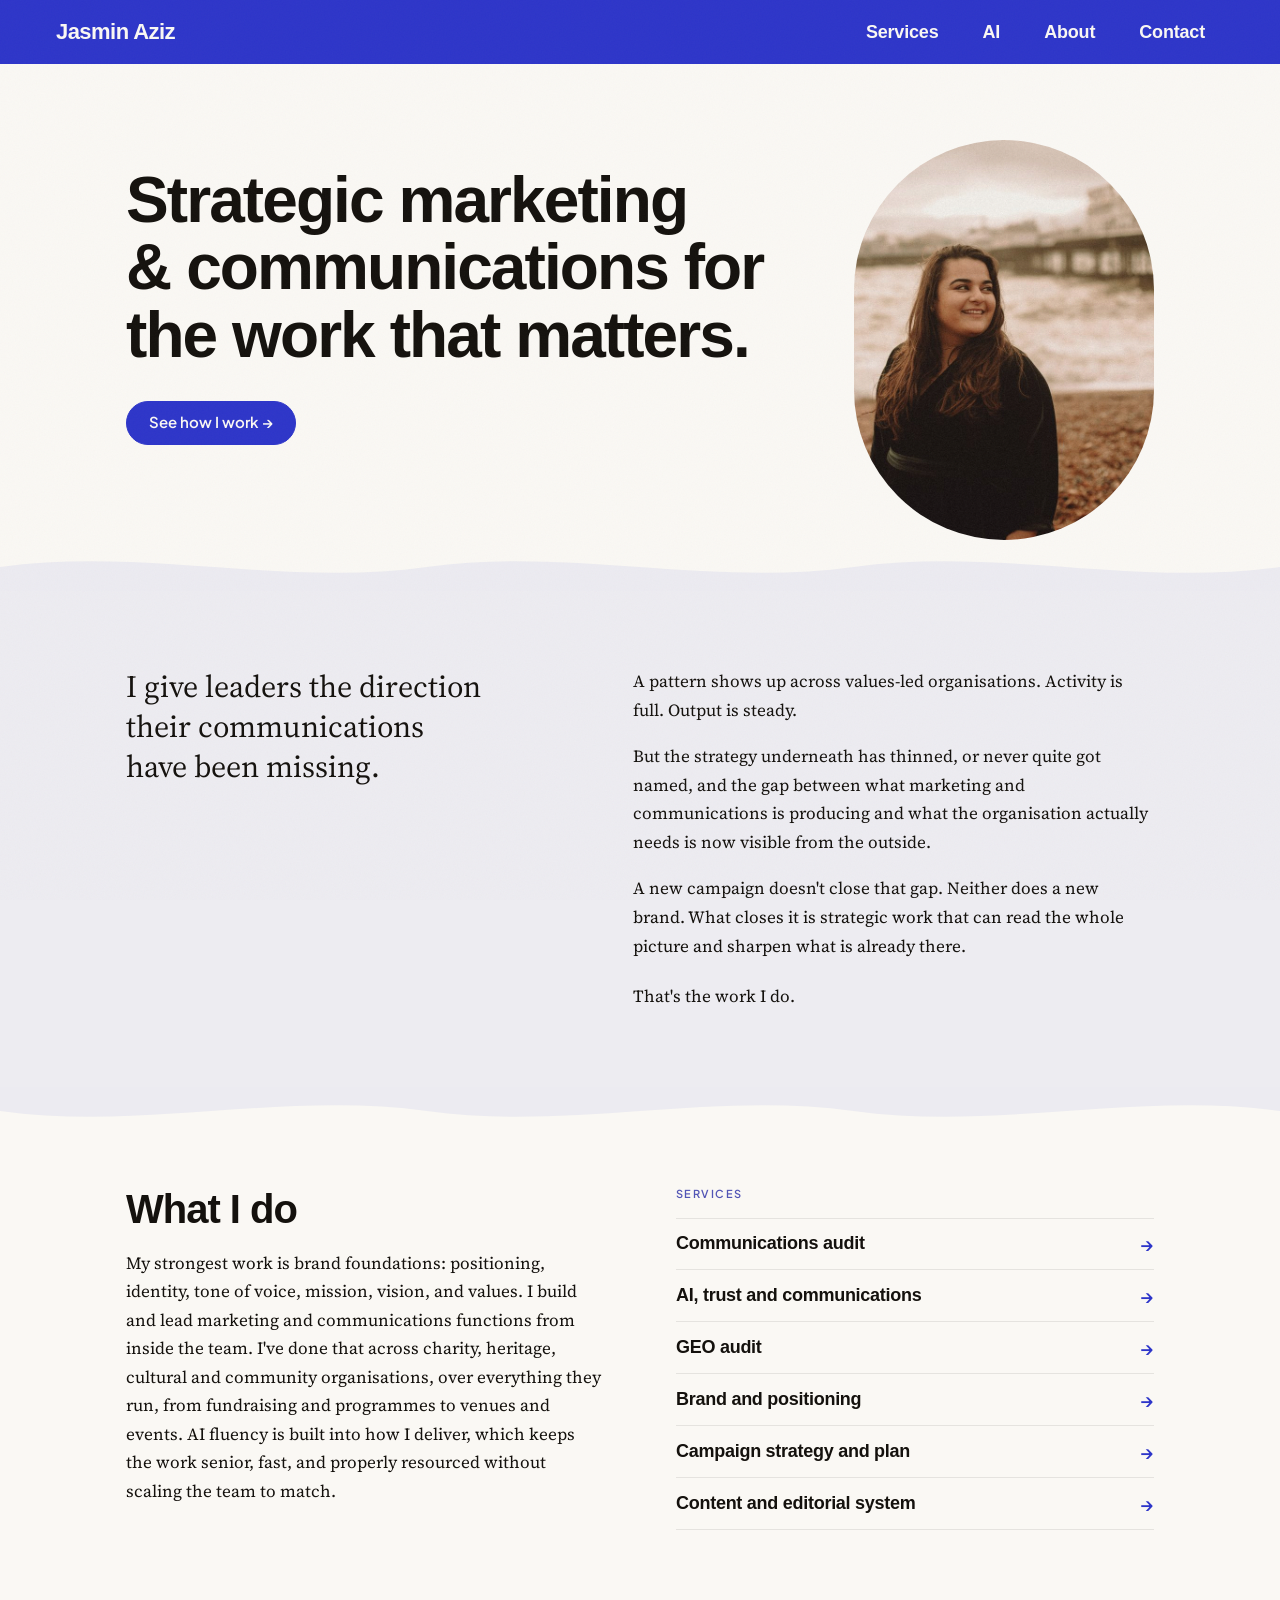
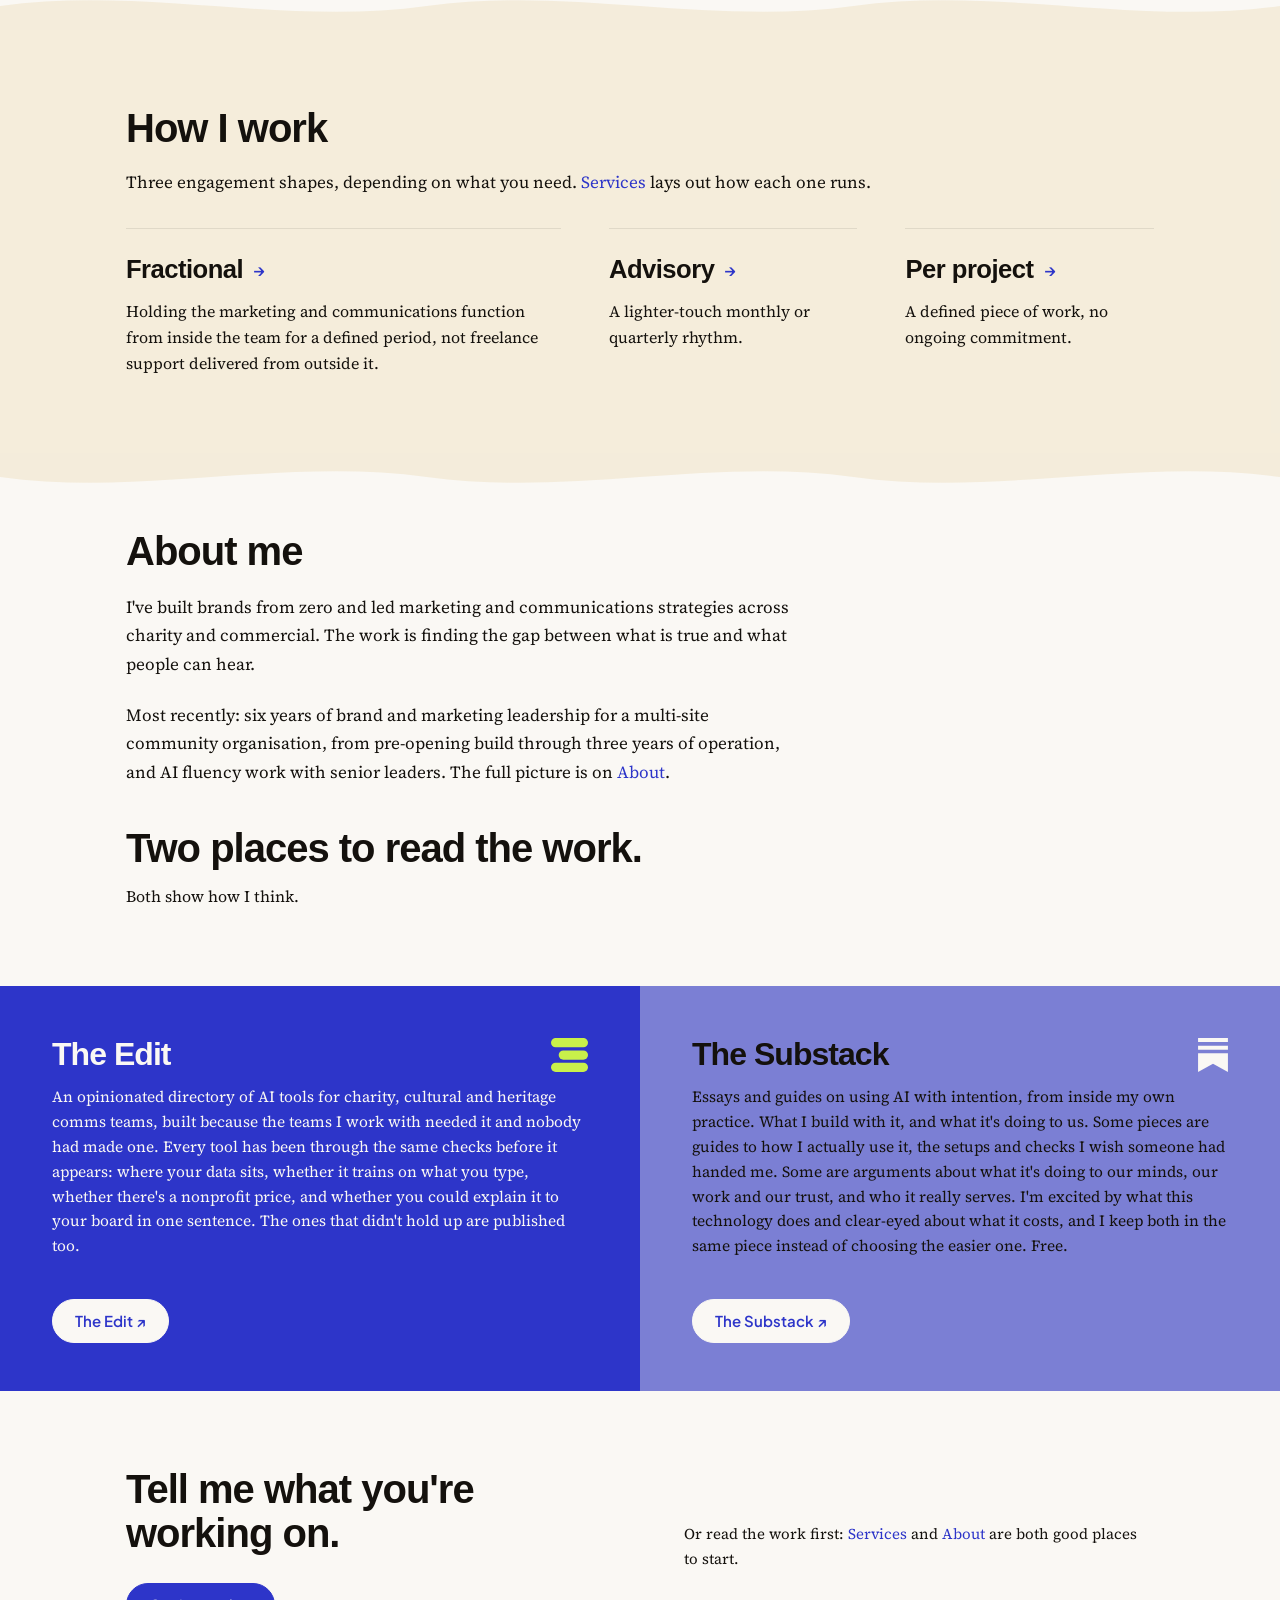
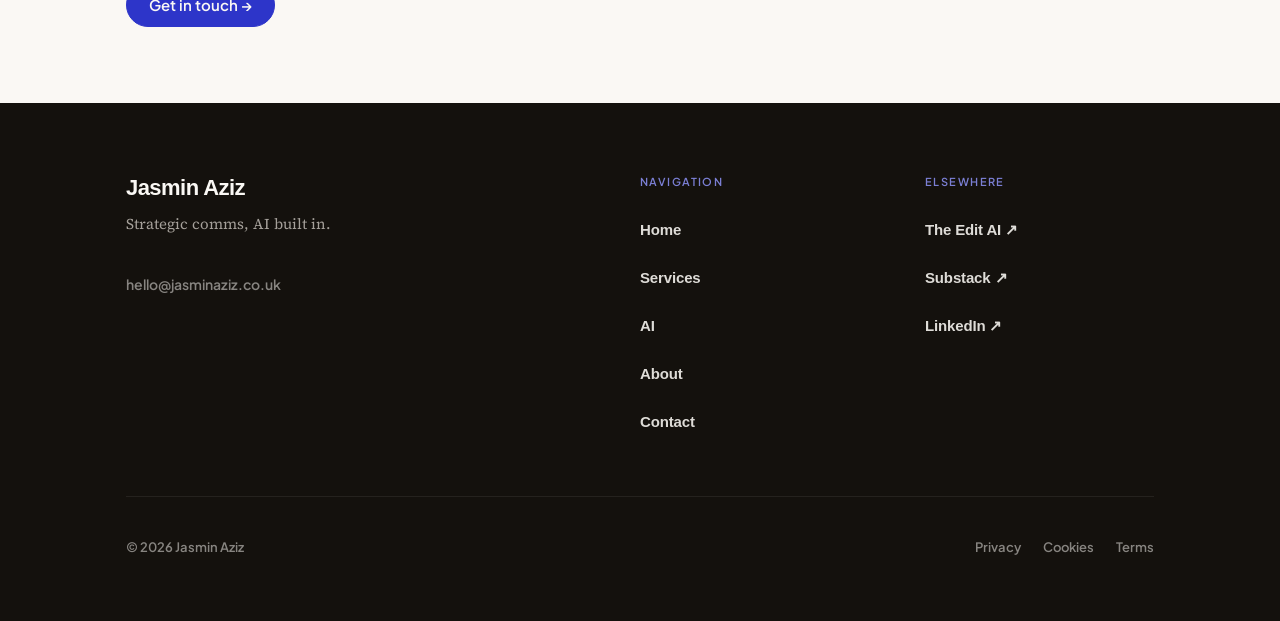
==== commit 668a4ab1: "Substack descriptions: new wording on Home and About Home card adds two passages from the Substack A" ====
--- a/index.html
+++ b/index.html
@@ -226,7 +226,7 @@
   <div class="proof-card proof-card-periwinkle">
     <svg class="card-mark" viewBox="1.46 0 21.08 24" width="30" height="34" aria-hidden="true" focusable="false"><path fill="#FAF8F4" d="M22.539 8.242H1.46V5.406h21.08v2.836zM1.46 10.812V24L12 18.11 22.54 24V10.812H1.46zM22.54 0H1.46v2.836h21.08V0z"/></svg>
     <h3>The Substack</h3>
-    <p>Not a roundup of what is happening in AI, and not a beginner's reassurance letter. Committed arguments about strategy, communications, and where AI actually fits, alongside practical guides for people who want to use it well. Written from inside an active practice, honest about what works and what doesn't.</p>
+    <p>Essays and guides on using AI with intention, from inside my own practice. What I build with it, and what it's doing to us. Some pieces are guides to how I actually use it, the setups and checks I wish someone had handed me. Some are arguments about what it's doing to our minds, our work and our trust, and who it really serves. I'm excited by what this technology does and clear-eyed about what it costs, and I keep both in the same piece instead of choosing the easier one. Free.</p>
     <a href="https://jasminaziz.substack.com" class="card-link" target="_blank" rel="noopener">The Substack ↗&#xFE0E;<span class="sr-only"> (opens in new tab)</span></a>
   </div>
 </div>
